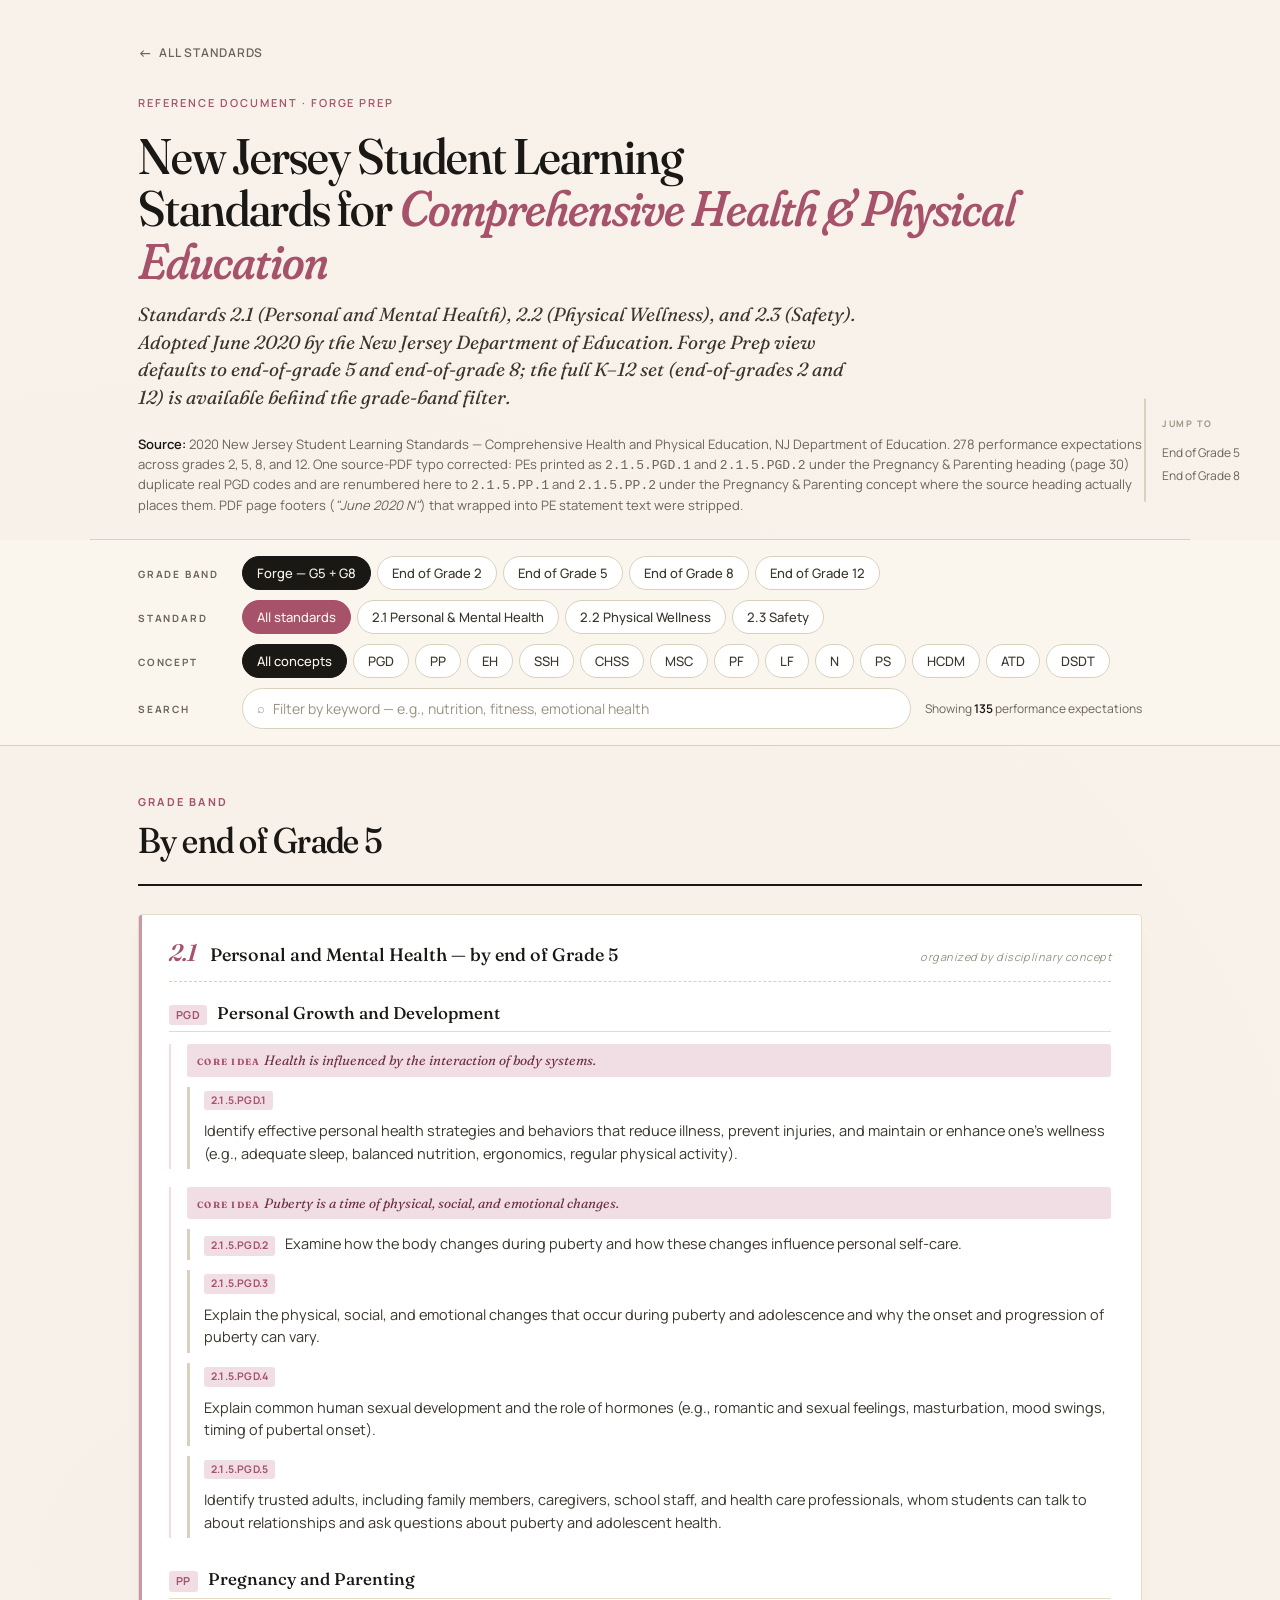
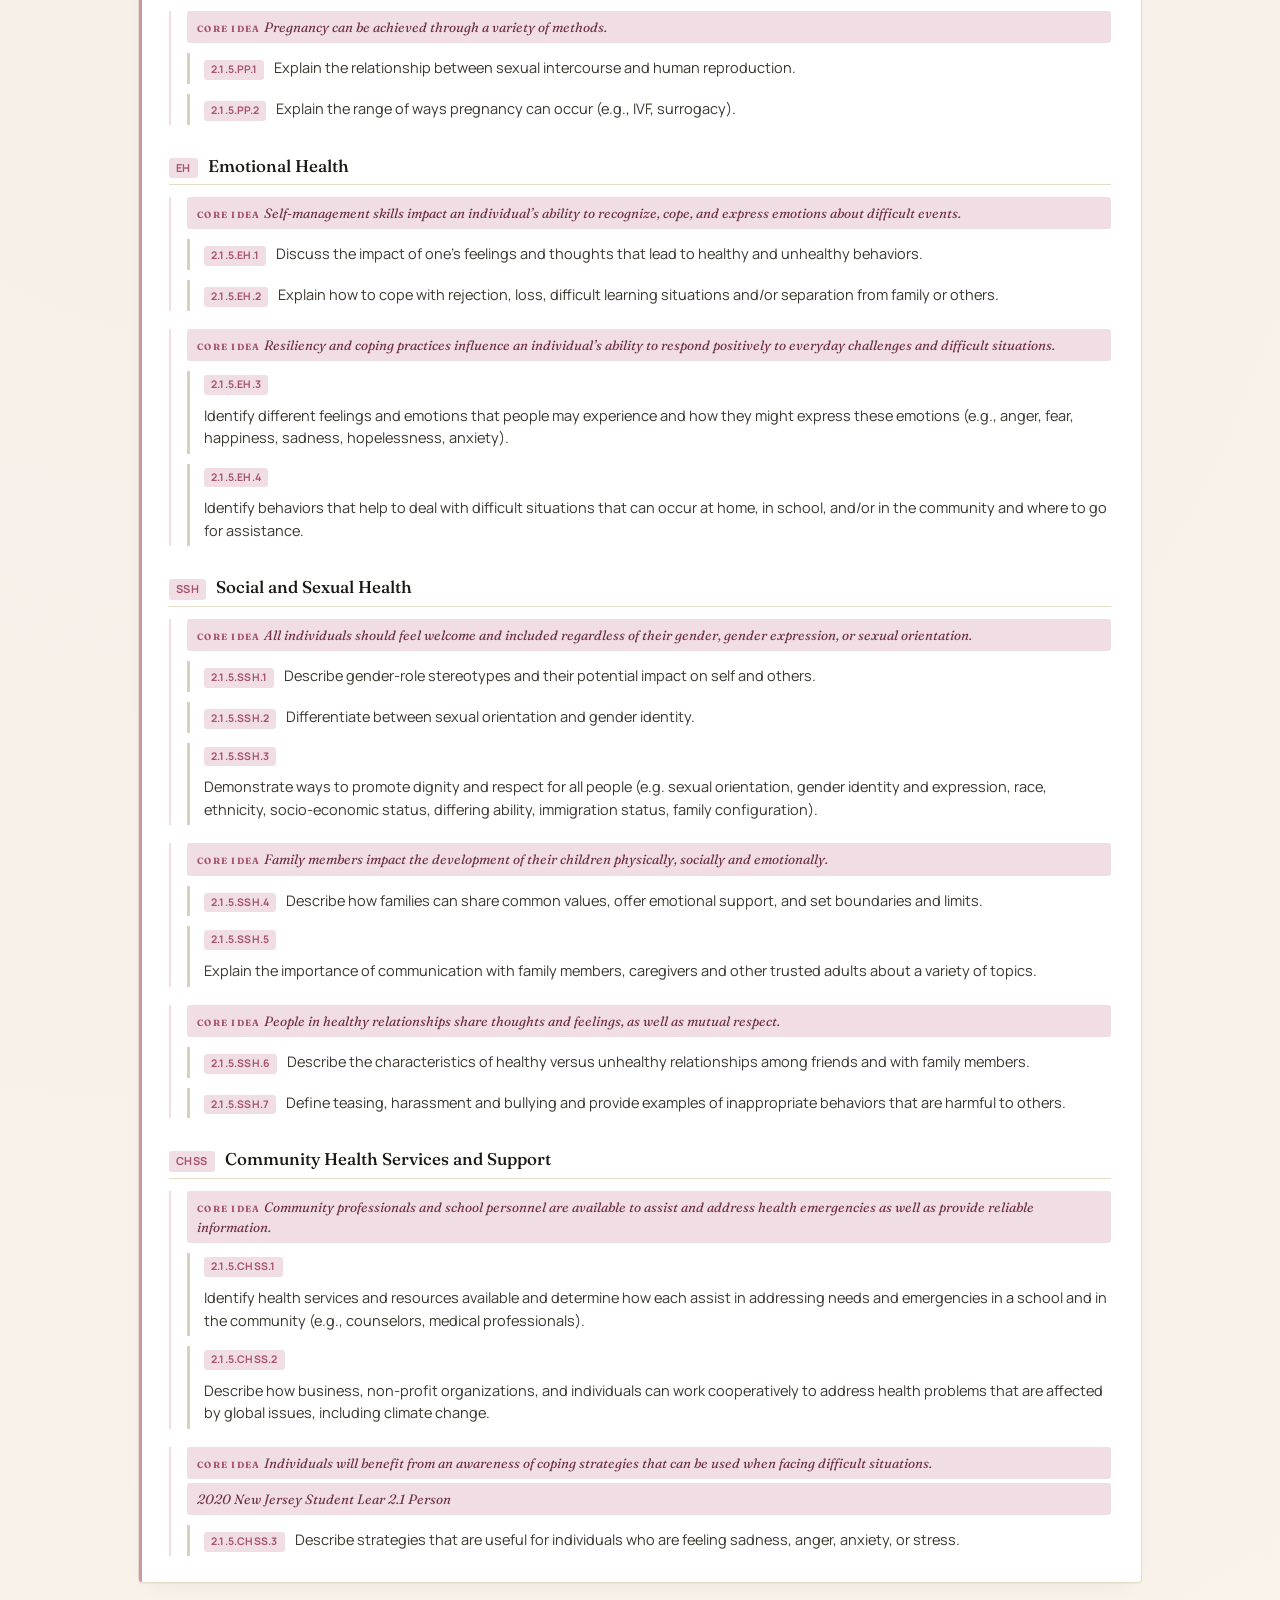
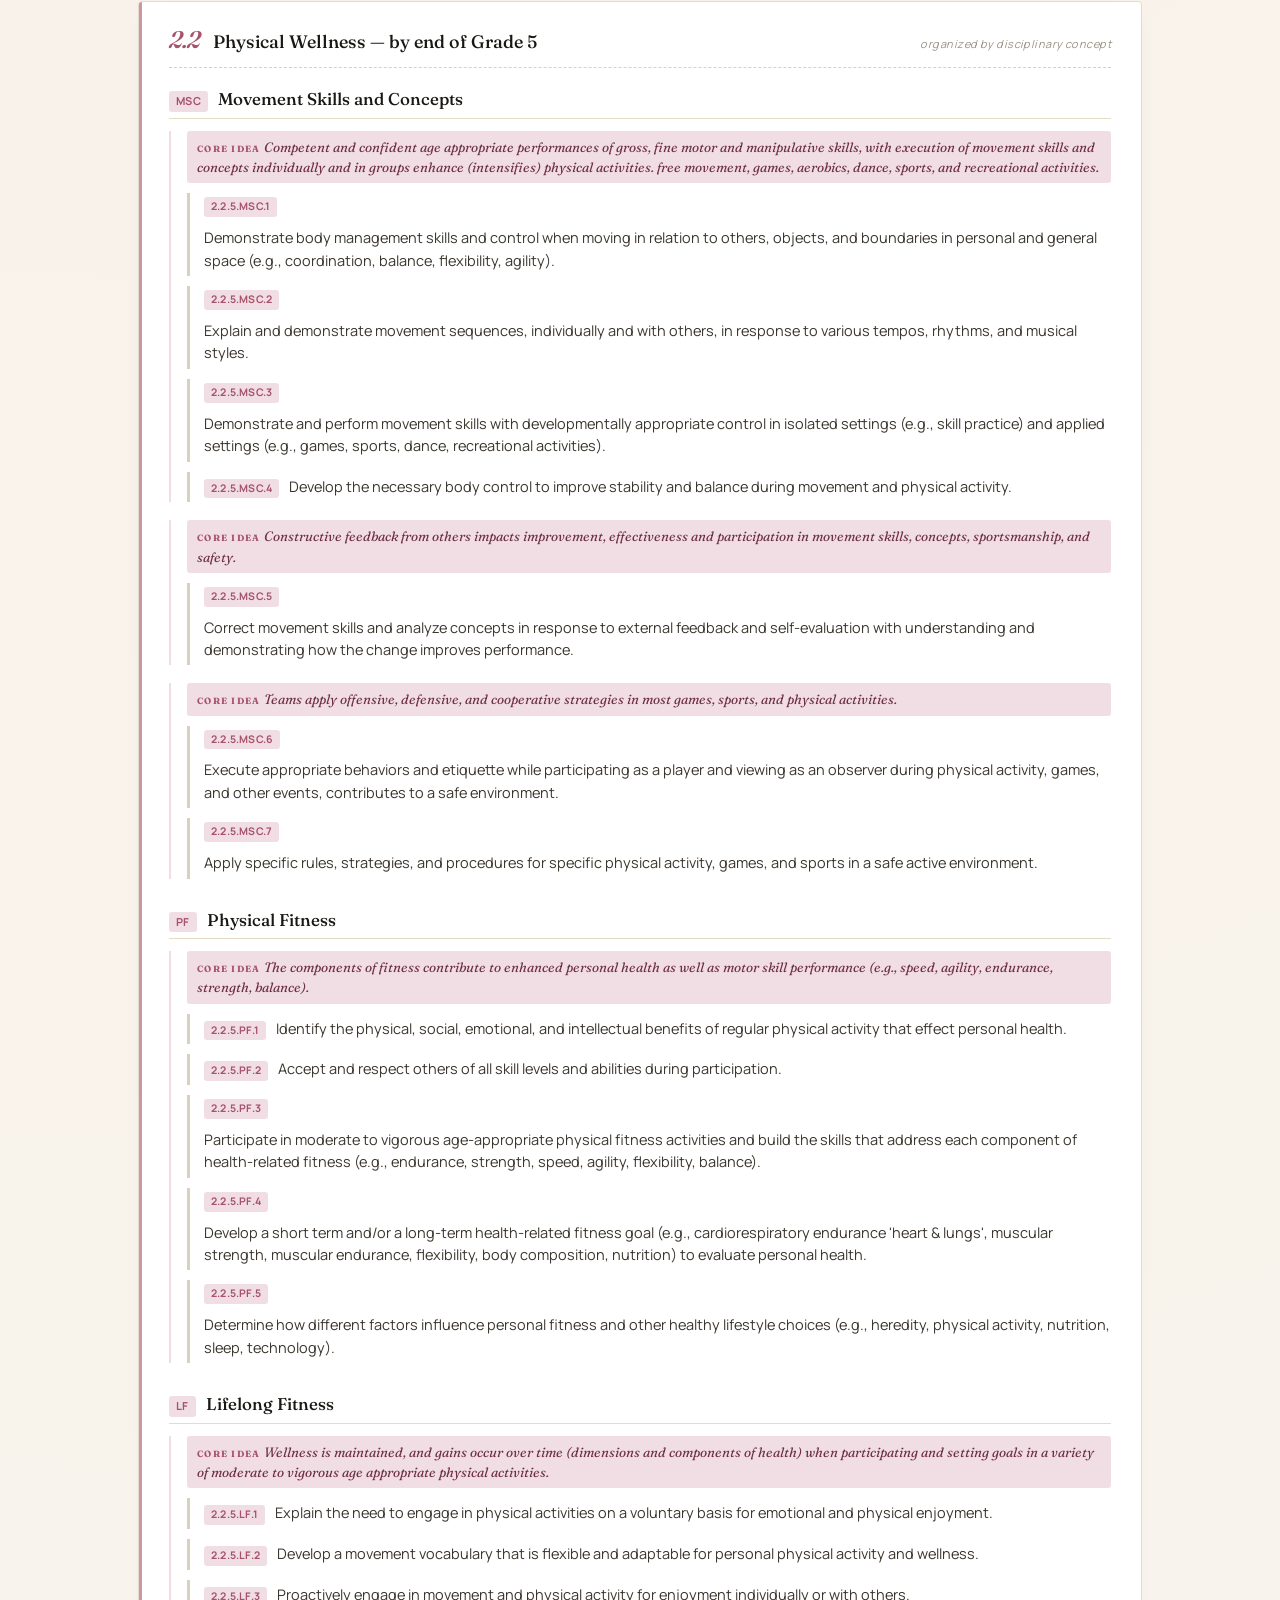
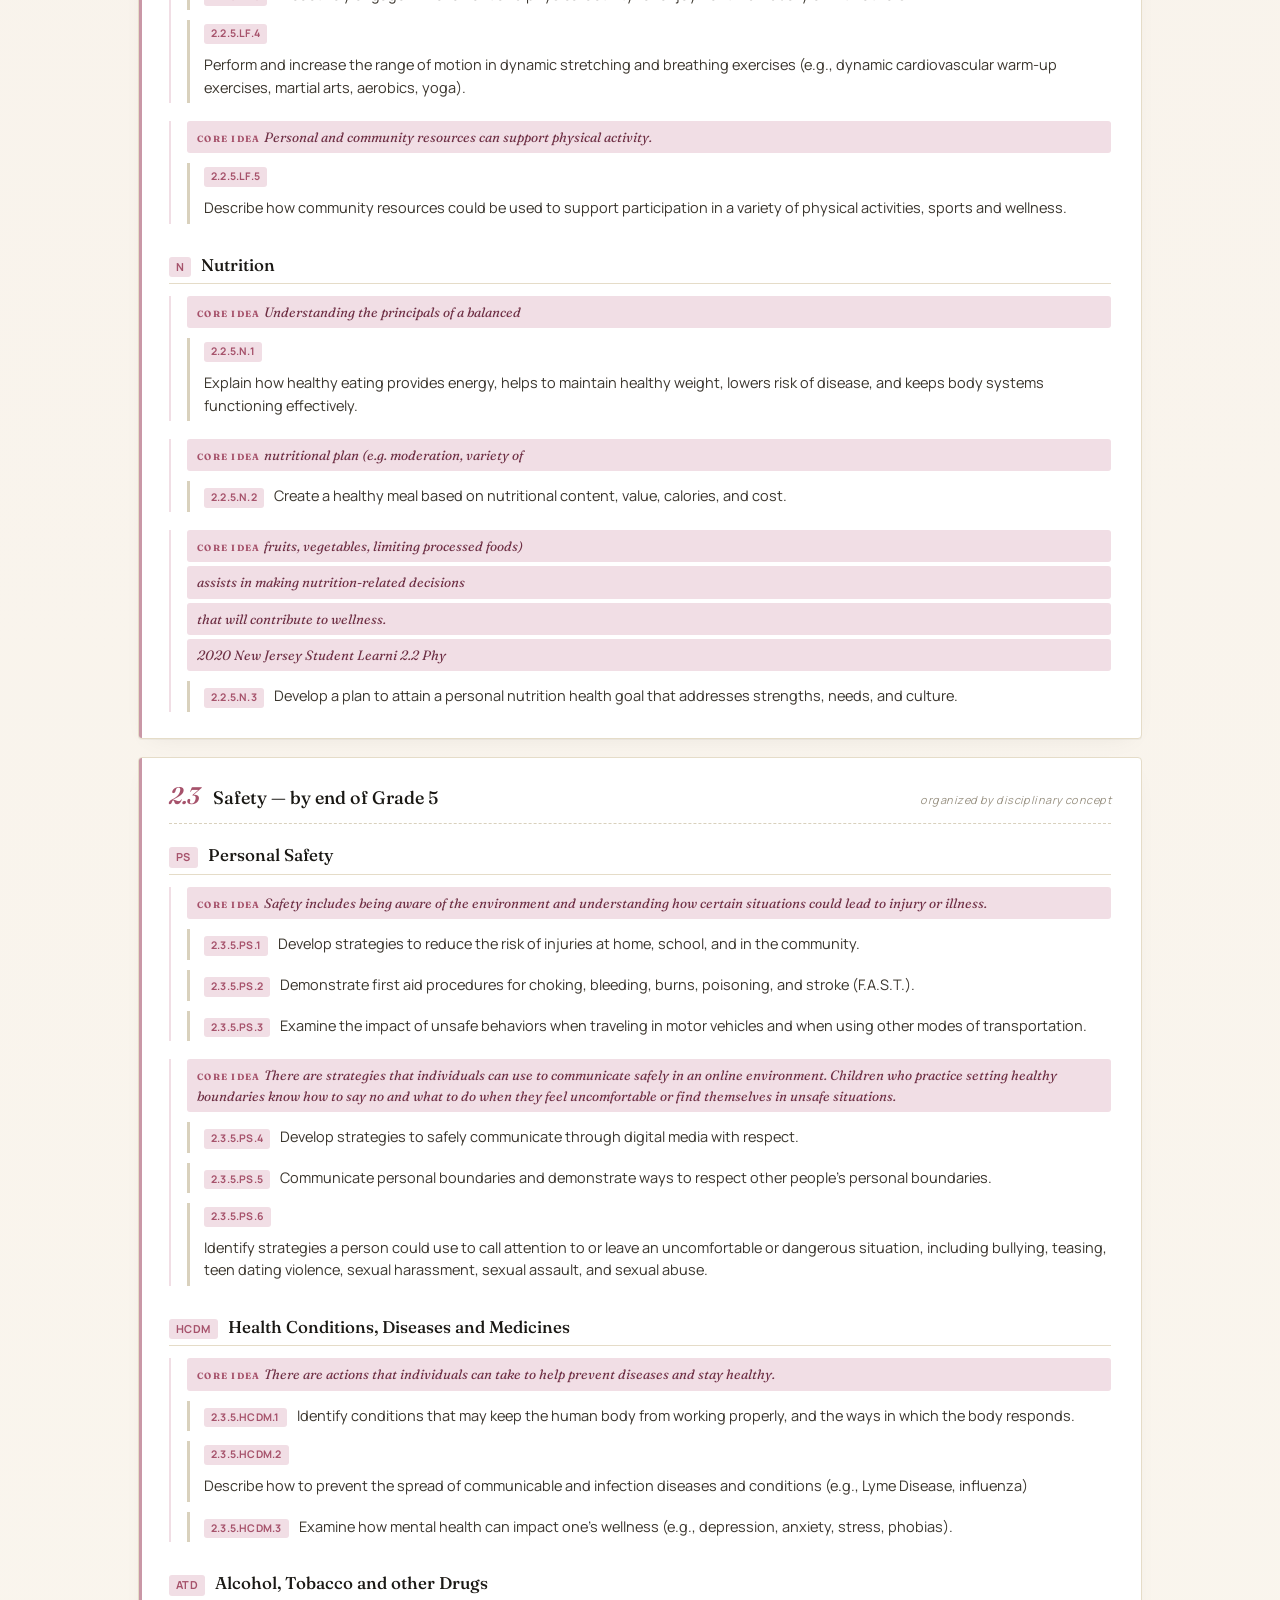
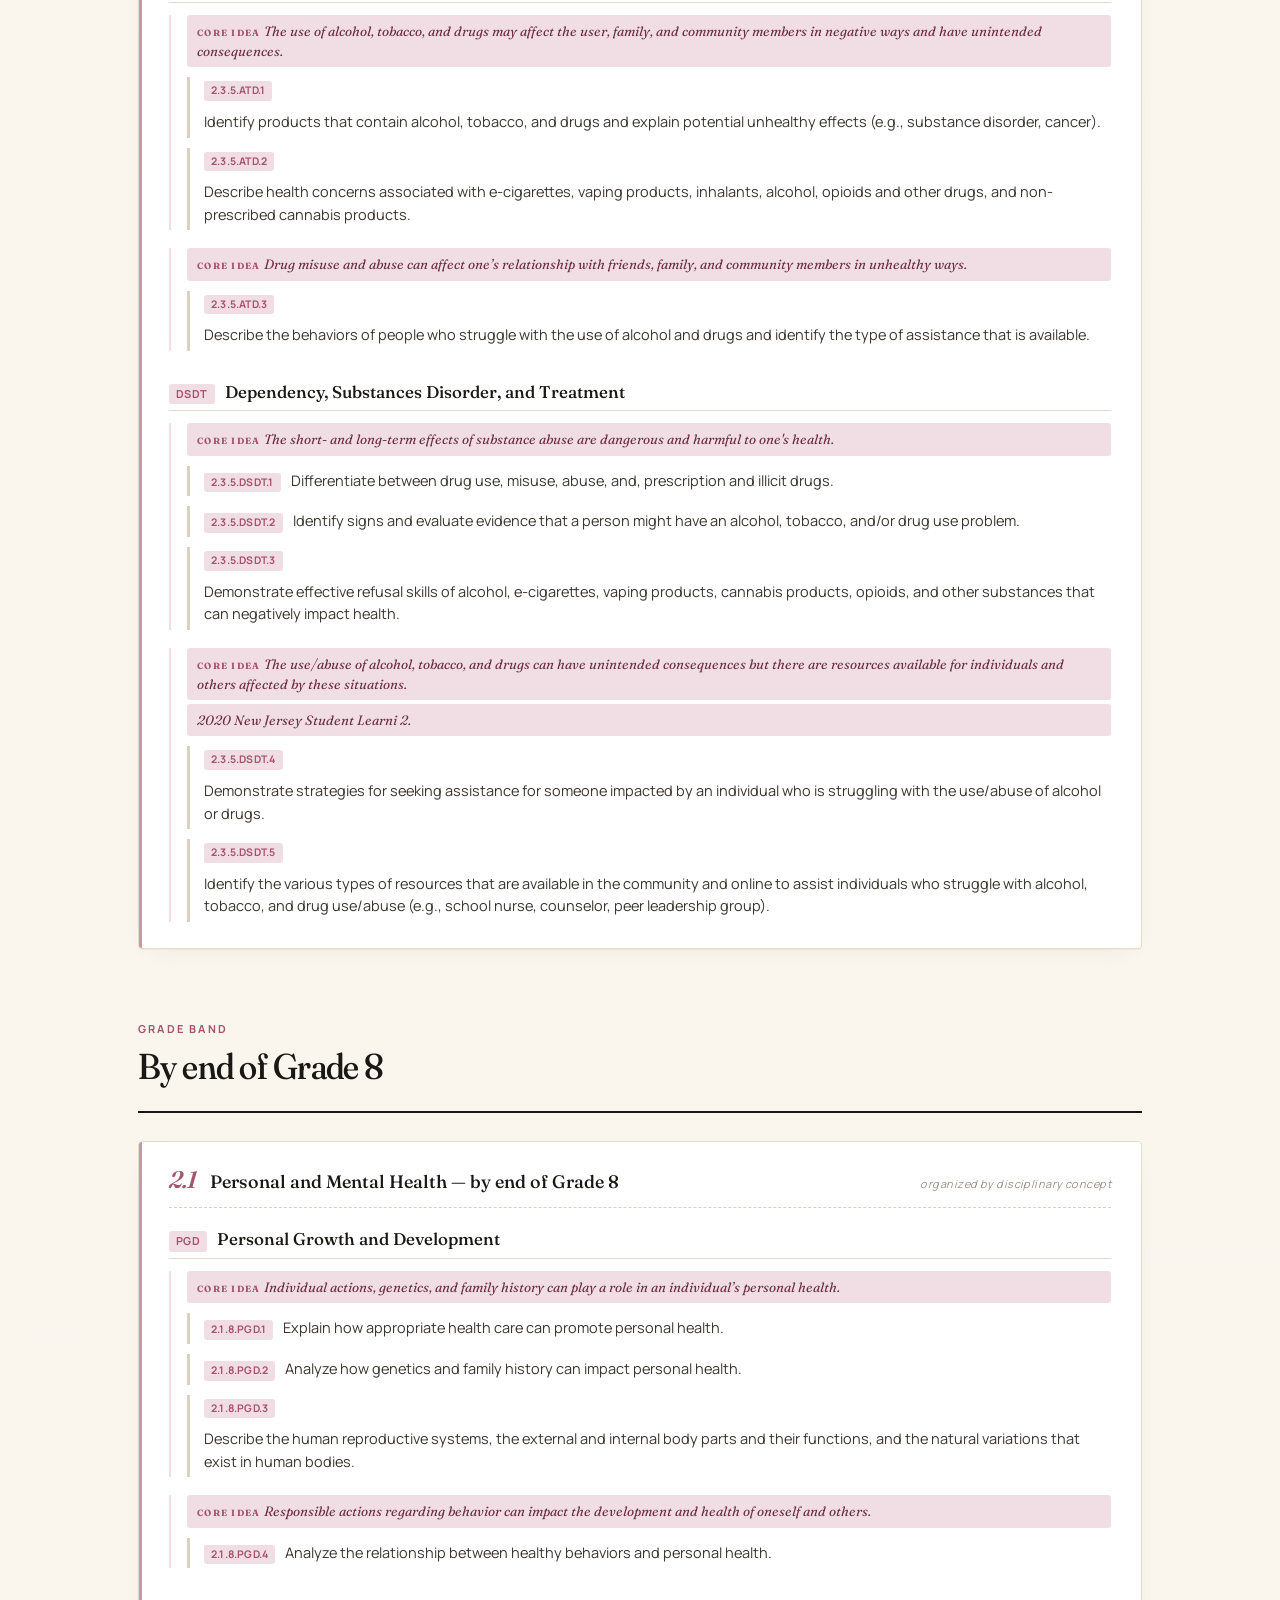
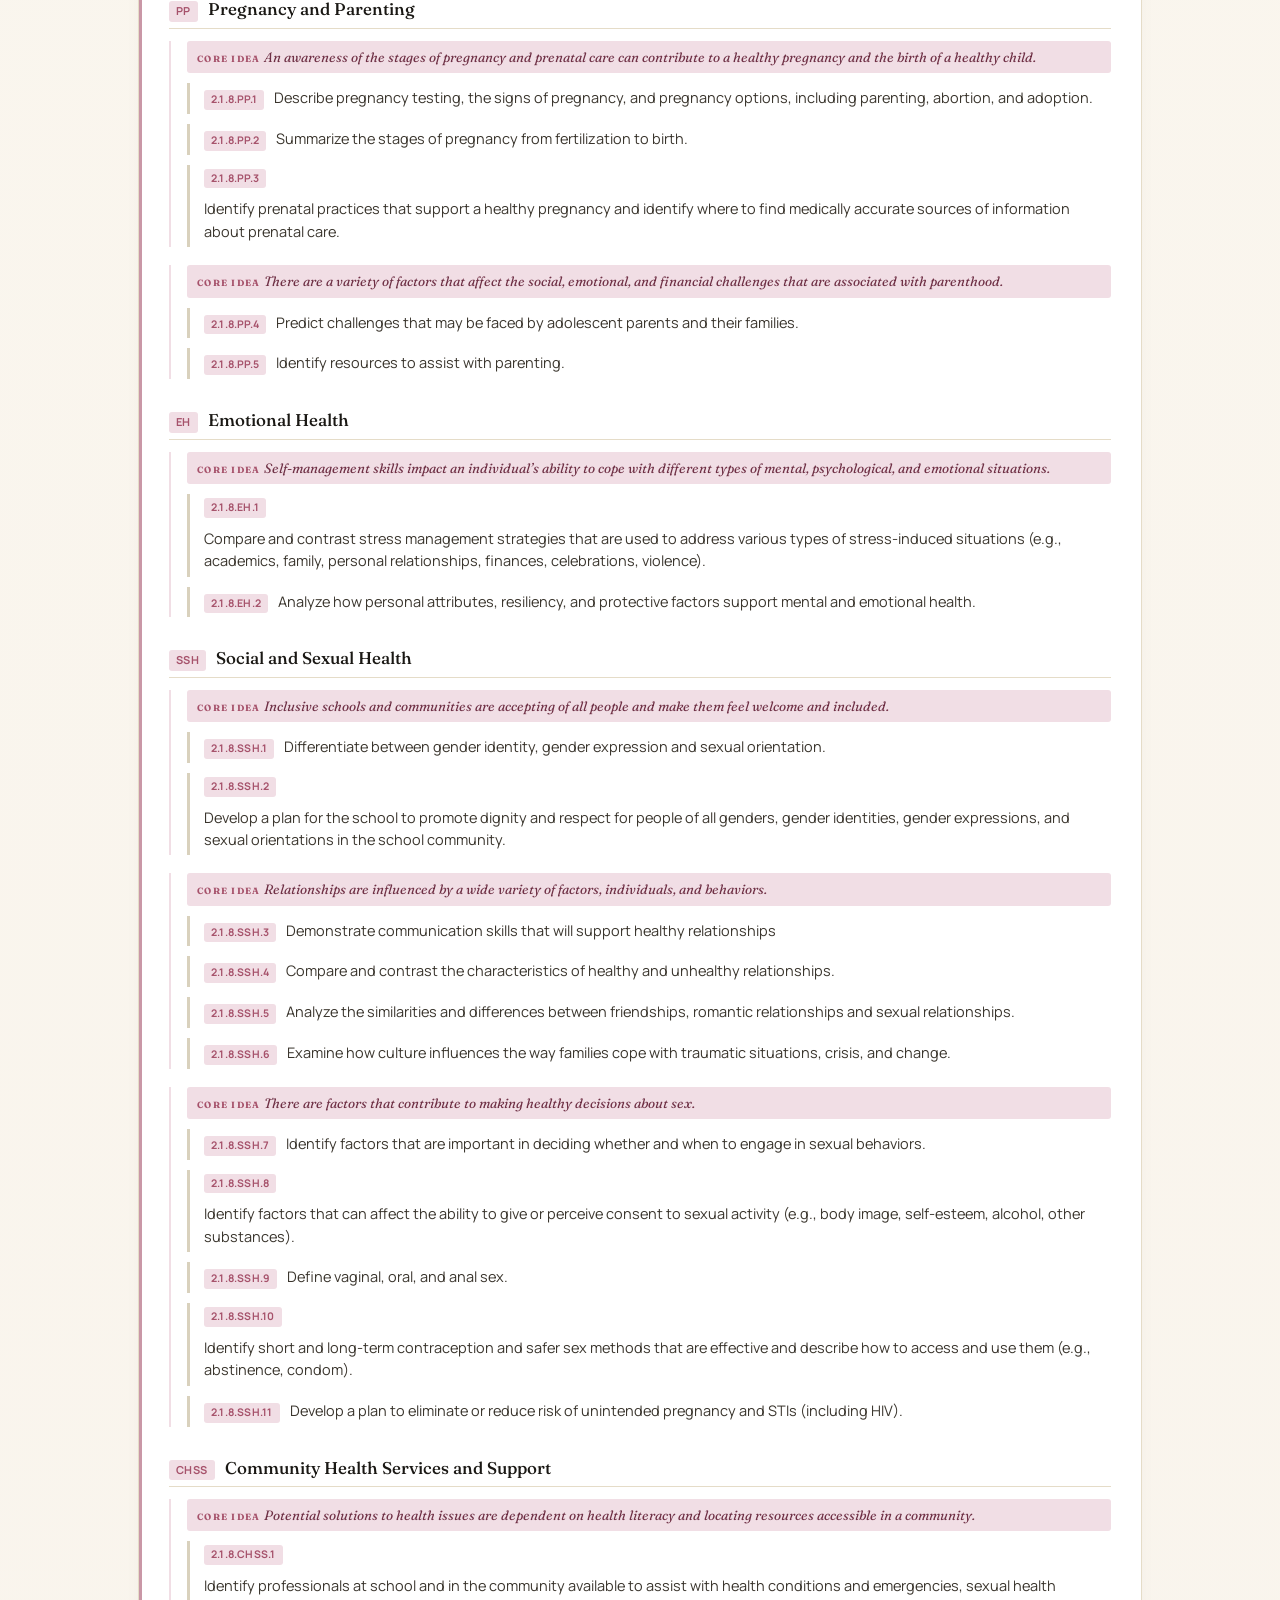
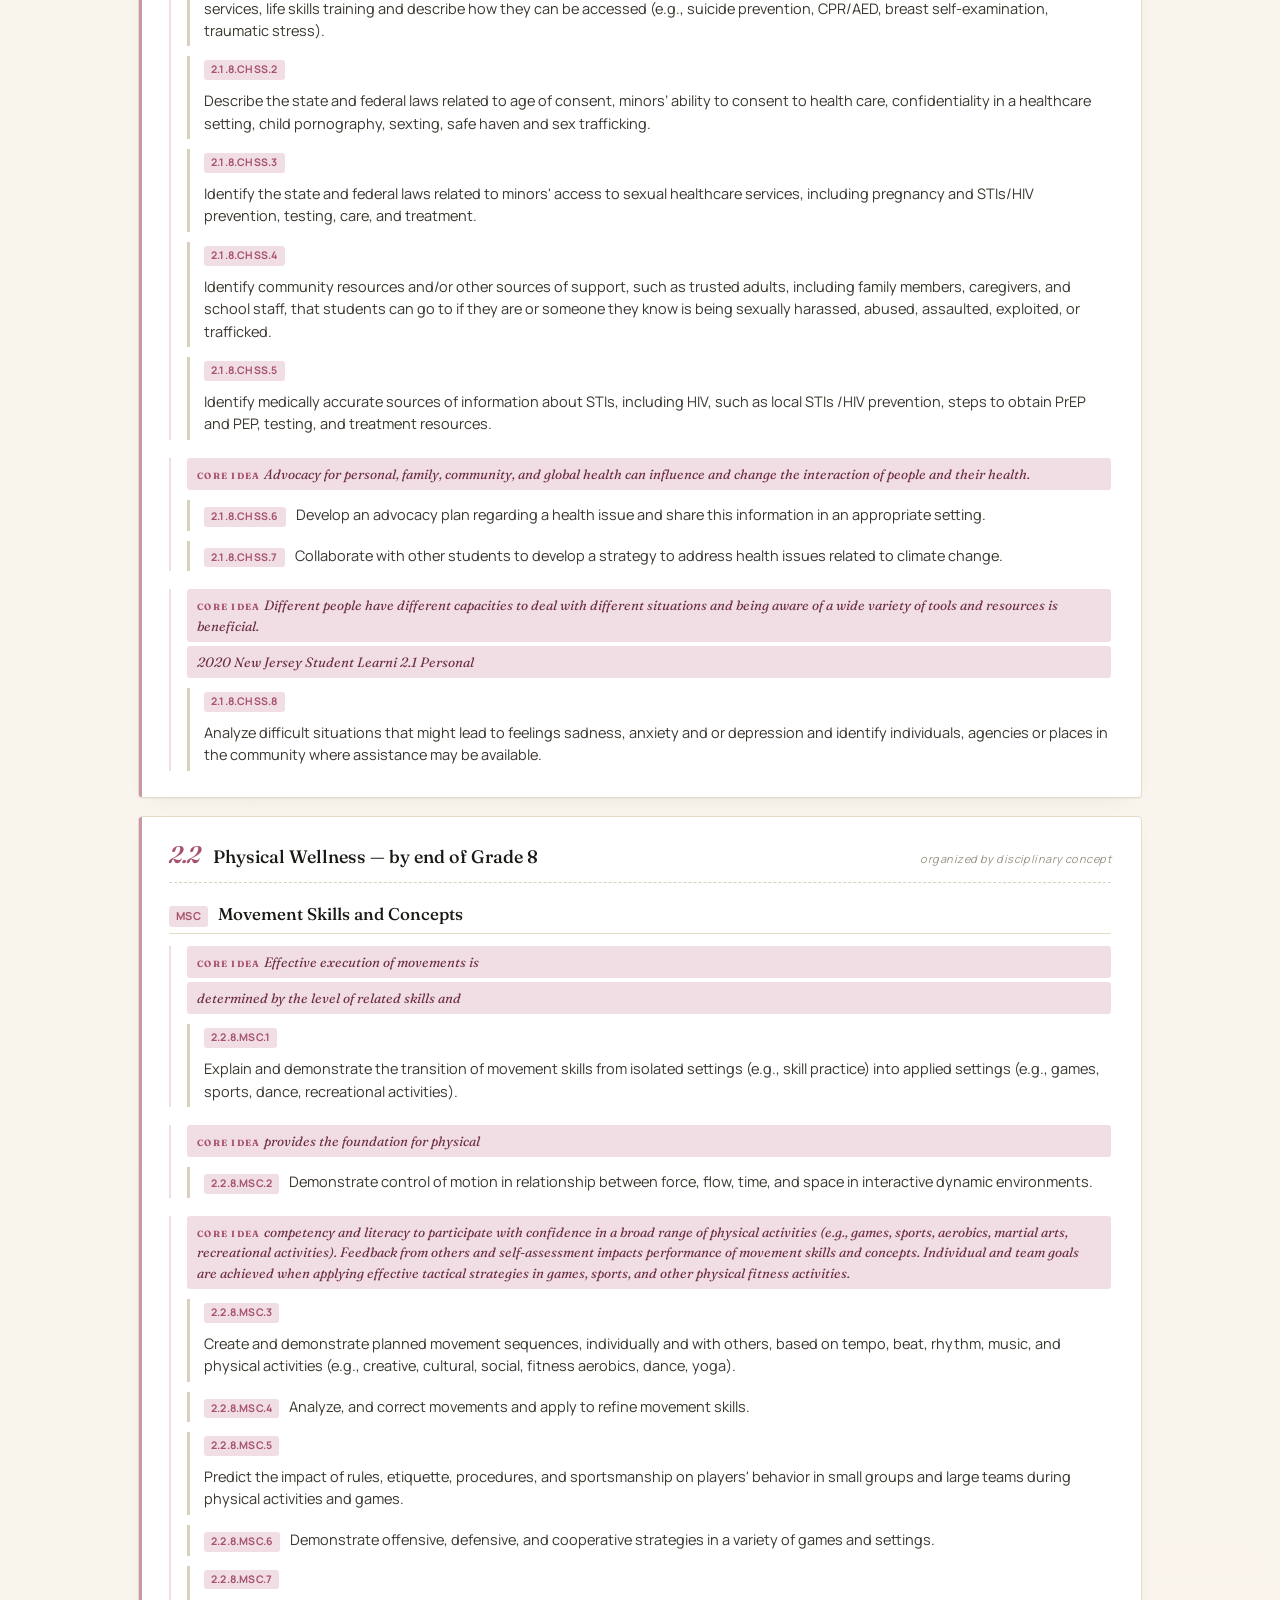
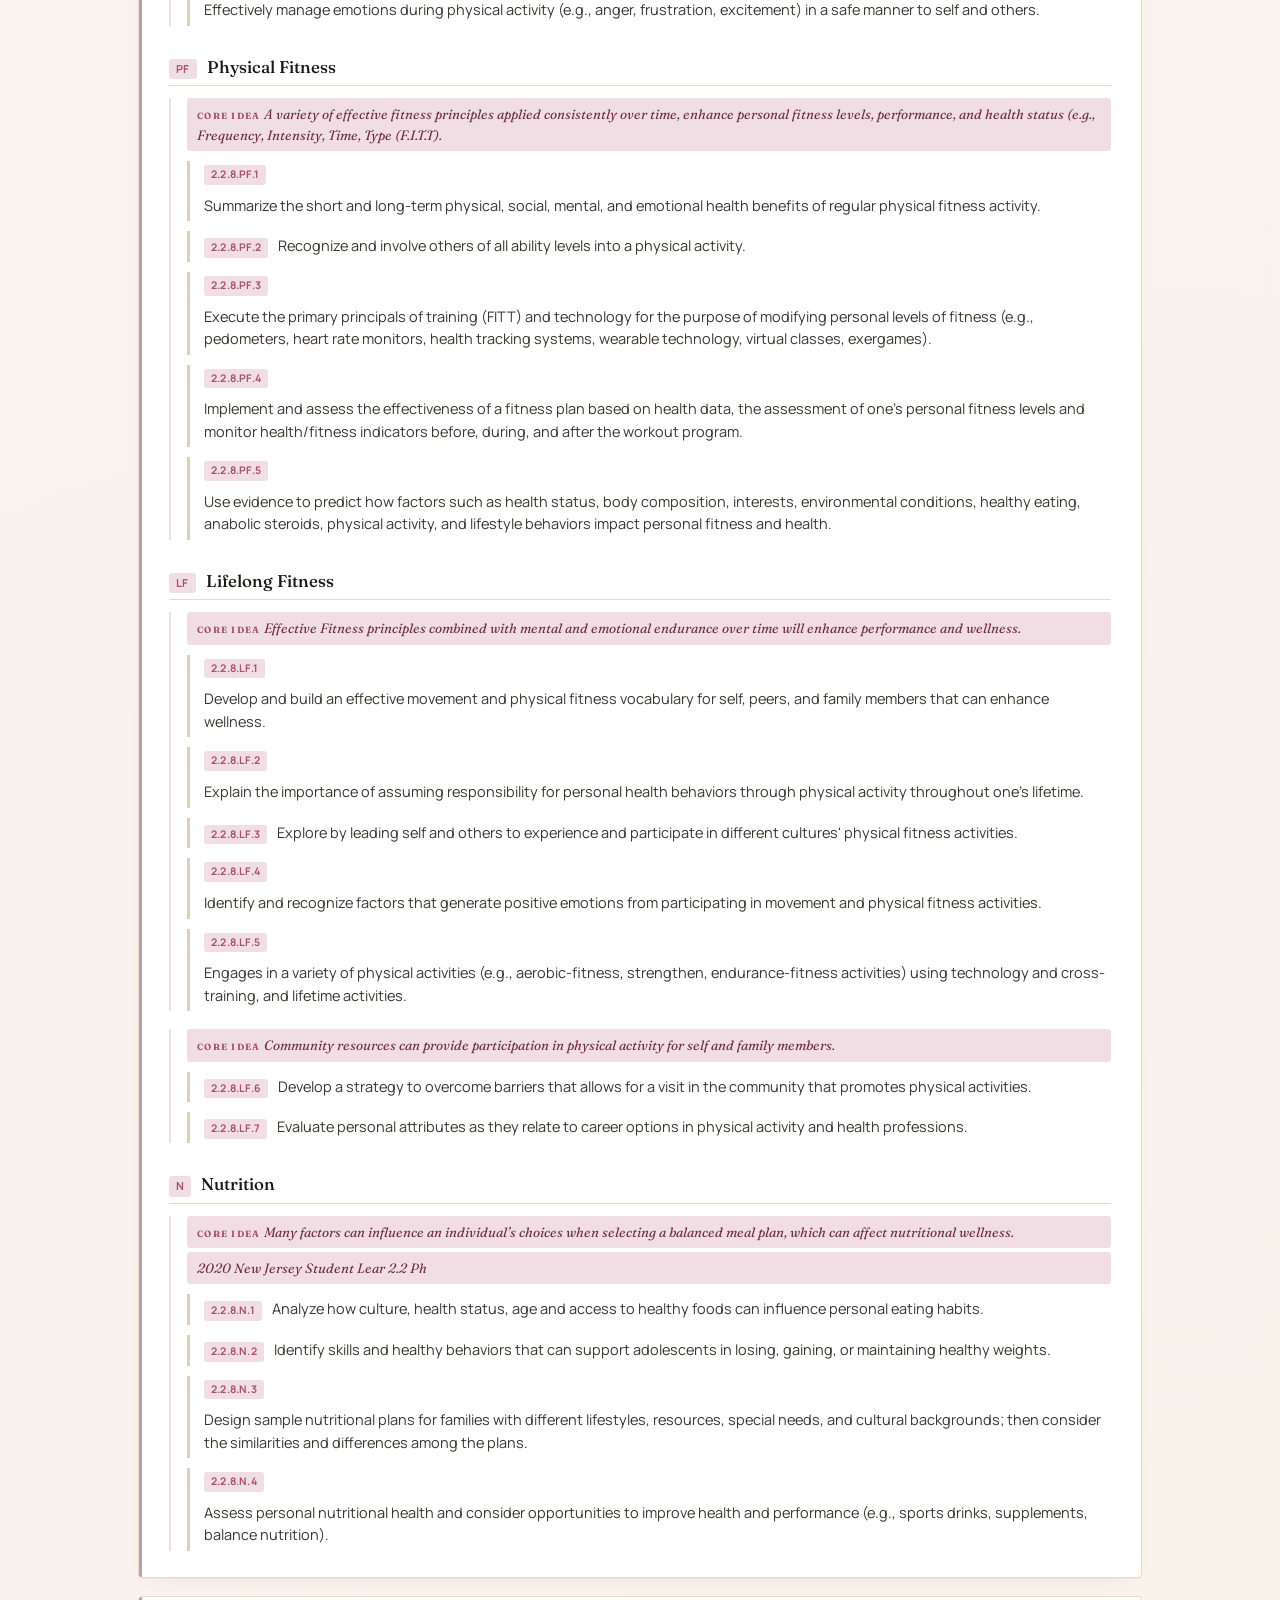
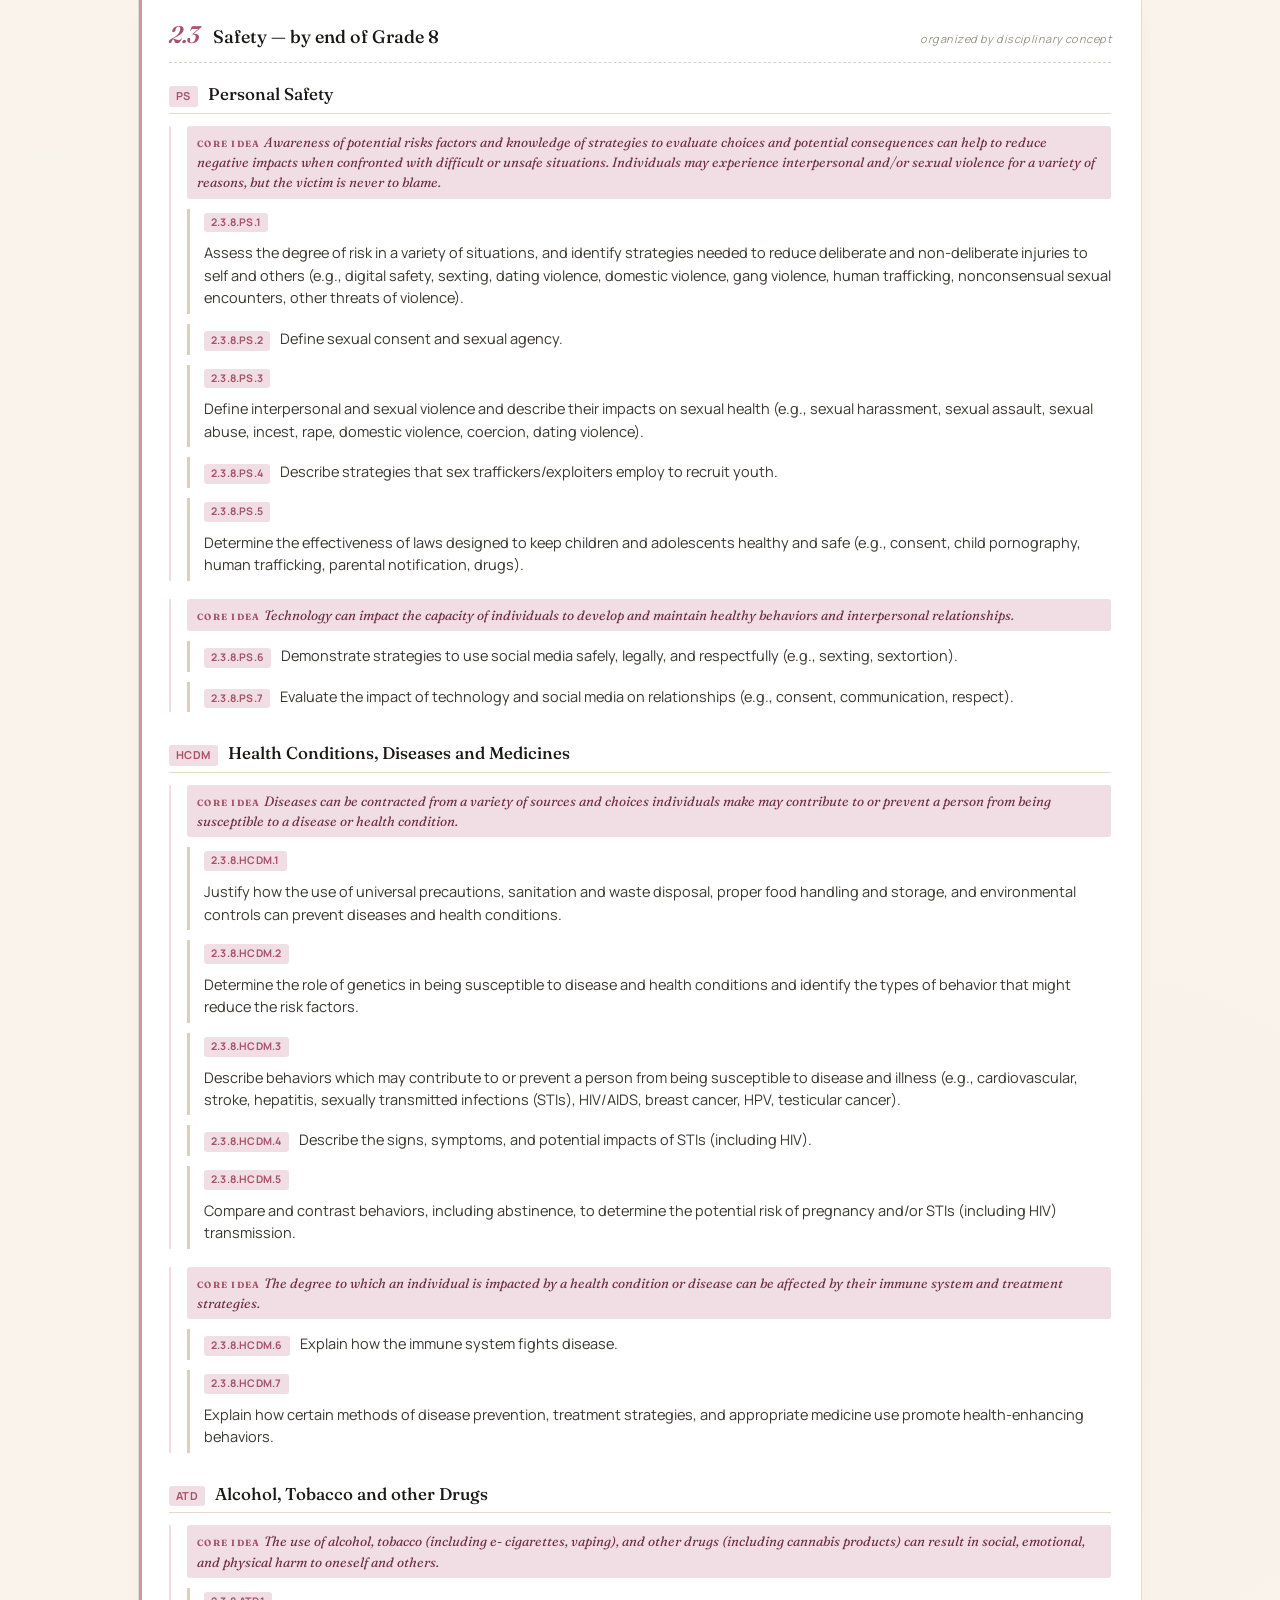
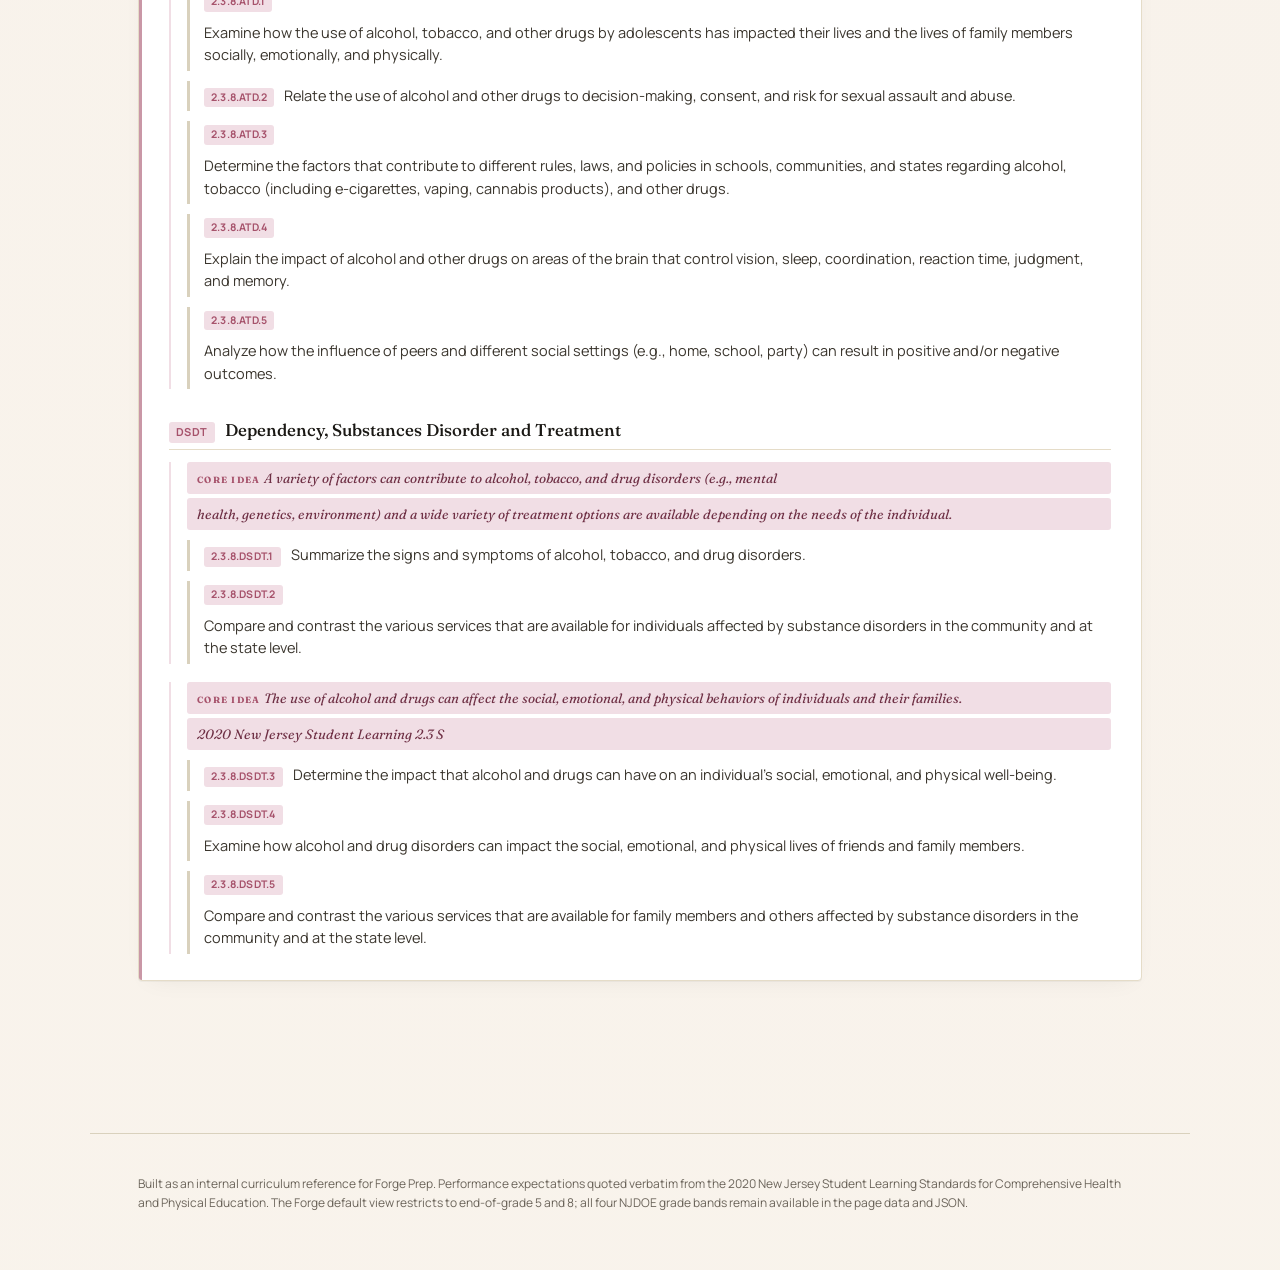
==== chpe.html @ 0a70cab8 "CLKS + CHPE: add as subjects 6 and 7 (amber, rose) Adds Career Readiness, Life Literacies & Key Skil" ====
<!DOCTYPE html>
<html lang="en">
<head>
<meta charset="UTF-8">
<meta name="viewport" content="width=device-width, initial-scale=1.0">
<title>New Jersey Student Learning Standards — Comprehensive Health & Physical Education — Grades 5 + 8</title>
<link rel="alternate" type="application/json" href="data/all.json" title="All NJSLS standards as JSON">
<link rel="alternate" type="application/json" href="data/chpe.json" title="This subject as JSON">
<link rel="preconnect" href="https://fonts.googleapis.com">
<link rel="preconnect" href="https://fonts.gstatic.com" crossorigin>
<link href="https://fonts.googleapis.com/css2?family=Fraunces:opsz,wght,SOFT@9..144,400;9..144,500;9..144,600;9..144,700&family=Manrope:wght@400;500;600;700&display=swap" rel="stylesheet">
<link rel="stylesheet" href="assets/cc-backlinks.css">
<script defer src="assets/cc-backlinks.js"></script>
<style>
:root {
  --bg: #FAF6EE;
  --surface: #FFFFFF;
  --ink: #1A1814;
  --ink-soft: #3A352D;
  --muted: #6B645A;
  --faint: #9A9384;
  --accent: #A6526B;
  --accent-soft: #C8949F;
  --accent-pale: #F1DEE5;
  --accent-deep: #6E2F44;
  --divider: #E5DCC8;
  --rule: #D9D1BD;
  --shadow: 0 1px 0 rgba(26,24,20,0.04), 0 8px 24px -12px rgba(26,24,20,0.08);
}
* { box-sizing: border-box; margin: 0; padding: 0; }
html { scroll-behavior: smooth; -webkit-font-smoothing: antialiased; }
body {
  background: var(--bg); color: var(--ink);
  font-family: 'Manrope', -apple-system, system-ui, sans-serif;
  font-size: 16px; line-height: 1.5; min-height: 100vh;
  background-image:
    radial-gradient(circle at 15% 10%, rgba(166,82,107,0.035) 0%, transparent 42%),
    radial-gradient(circle at 85% 90%, rgba(166,82,107,0.025) 0%, transparent 50%);
}
header.masthead {
  max-width: 1100px; margin: 0 auto;
  padding: 40px 48px 24px; border-bottom: 1px solid var(--rule);
}
.back-link {
  display: inline-flex; align-items: center; gap: 6px;
  font-size: 12px; font-weight: 600; letter-spacing: 0.08em;
  text-transform: uppercase; color: var(--muted);
  text-decoration: none; margin-bottom: 28px;
  padding: 4px 0; border-bottom: 1px solid transparent;
  transition: color 160ms ease, border-color 160ms ease;
}
.back-link:hover { color: var(--accent); border-bottom-color: var(--accent); }
.back-link .arrow { font-size: 14px; line-height: 1; }
.eyebrow {
  font-size: 11px; font-weight: 600; letter-spacing: 0.18em;
  text-transform: uppercase; color: var(--accent); margin-bottom: 18px;
}
h1.title {
  font-family: 'Fraunces', Georgia, serif;
  font-variation-settings: 'opsz' 144, 'SOFT' 30;
  font-weight: 500; font-size: clamp(32px, 4.5vw, 50px);
  line-height: 1.05; letter-spacing: -0.02em; margin-bottom: 14px;
}
h1.title em {
  font-style: italic;
  font-variation-settings: 'opsz' 144, 'SOFT' 100;
  color: var(--accent);
}
.subtitle {
  font-family: 'Fraunces', Georgia, serif;
  font-variation-settings: 'opsz' 24;
  font-style: italic; font-size: 19px; color: var(--ink-soft);
  max-width: 720px; line-height: 1.45;
}
.source-line { margin-top: 24px; font-size: 13px; color: var(--muted); }
.source-line strong { color: var(--ink); font-weight: 600; }

.filter-bar {
  position: sticky; top: 0; z-index: 50;
  background: rgba(250,246,238,0.94);
  backdrop-filter: blur(12px); -webkit-backdrop-filter: blur(12px);
  border-bottom: 1px solid var(--rule);
}
.filter-inner {
  max-width: 1100px; margin: 0 auto; padding: 16px 48px;
  display: flex; flex-direction: column; gap: 10px;
}
.filter-row {
  display: flex; flex-wrap: wrap; gap: 14px; align-items: baseline;
}
.filter-label {
  font-size: 10px; font-weight: 700; letter-spacing: 0.18em;
  text-transform: uppercase; color: var(--muted);
  min-width: 90px; padding-top: 4px;
}
.pills { display: flex; flex-wrap: wrap; gap: 6px; }
.pill {
  font-size: 13px; font-weight: 500; padding: 7px 14px;
  border: 1px solid var(--rule); background: var(--surface);
  color: var(--ink-soft); border-radius: 999px; cursor: pointer;
  transition: all 160ms ease; user-select: none; white-space: nowrap;
  font-family: inherit;
}
.pill:hover { border-color: var(--accent-soft); color: var(--accent); }
.pill.active { background: var(--ink); color: var(--bg); border-color: var(--ink); }
.pill.accent.active { background: var(--accent); border-color: var(--accent); }
.pill.dim { opacity: 0.4; }

.search-wrap {
  display: flex; align-items: center; gap: 8px; flex: 1; min-width: 220px;
  border: 1px solid var(--rule); background: var(--surface);
  border-radius: 999px; padding: 6px 14px;
  transition: border-color 160ms ease;
}
.search-wrap:focus-within { border-color: var(--accent); }
.search-wrap input {
  flex: 1; border: none; outline: none; background: transparent;
  font-family: inherit; font-size: 14px; color: var(--ink);
  padding: 4px 0;
}
.search-wrap input::placeholder { color: var(--faint); }
.search-icon { color: var(--faint); font-size: 13px; }
.search-clear {
  background: none; border: none; color: var(--faint); cursor: pointer;
  font-size: 16px; line-height: 1; padding: 2px 4px;
  display: none;
}
.search-clear.visible { display: inline-block; }
.search-clear:hover { color: var(--accent); }

.meta-counter {
  font-size: 12px; color: var(--muted); margin-left: auto;
  padding-top: 4px; white-space: nowrap;
}
.meta-counter strong { color: var(--ink); font-weight: 600; }

main { max-width: 1100px; margin: 0 auto; padding: 48px 48px 80px; }

.band-section { margin-bottom: 72px; scroll-margin-top: 200px; }
.band-section.hidden { display: none; }
.band-header {
  margin-bottom: 28px; padding-bottom: 18px; border-bottom: 2px solid var(--ink);
}
.band-eyebrow {
  font-size: 11px; font-weight: 700; letter-spacing: 0.2em;
  text-transform: uppercase; color: var(--accent); margin-bottom: 10px;
}
.band-title {
  font-family: 'Fraunces', Georgia, serif;
  font-variation-settings: 'opsz' 96, 'SOFT' 50;
  font-weight: 500; font-size: 36px; line-height: 1.1;
  letter-spacing: -0.015em; margin-bottom: 6px;
}
.band-sub {
  font-family: 'Fraunces', Georgia, serif;
  font-variation-settings: 'opsz' 18;
  font-style: italic; font-size: 15px; color: var(--muted);
  max-width: 720px; line-height: 1.5;
}

.standard-card {
  background: var(--surface); border: 1px solid var(--divider);
  border-radius: 4px; padding: 26px 30px;
  margin-bottom: 18px;
  box-shadow: var(--shadow); position: relative; overflow: hidden;
}
.standard-card.hidden { display: none; }
.standard-card::before {
  content: ''; position: absolute; left: 0; top: 0; bottom: 0;
  width: 3px; background: var(--accent); opacity: 0.6;
}

.standard-header {
  margin-bottom: 18px; padding-bottom: 14px;
  border-bottom: 1px dashed var(--rule);
  display: flex; align-items: baseline; gap: 14px; flex-wrap: wrap;
}
.standard-code {
  font-family: 'Fraunces', Georgia, serif;
  font-variation-settings: 'opsz' 96, 'SOFT' 30;
  font-weight: 600; font-style: italic; font-size: 24px;
  color: var(--accent); line-height: 1; letter-spacing: -0.01em;
}
.standard-name {
  font-family: 'Fraunces', Georgia, serif;
  font-variation-settings: 'opsz' 24;
  font-weight: 500; font-size: 18px; color: var(--ink);
  line-height: 1.25; flex: 1;
}
.standard-orglabel {
  font-size: 11px; color: var(--faint); letter-spacing: 0.04em;
  font-style: italic; white-space: nowrap;
}

.concept-block { margin-bottom: 28px; }
.concept-block:last-child { margin-bottom: 0; }
.concept-block.hidden { display: none; }

.concept-header {
  margin-bottom: 12px; padding-bottom: 6px;
  border-bottom: 1px solid var(--divider);
  display: flex; align-items: baseline; gap: 10px;
}
.concept-name {
  font-family: 'Fraunces', Georgia, serif;
  font-variation-settings: 'opsz' 24;
  font-weight: 500; font-size: 17px; color: var(--ink);
}
.concept-abbrev {
  font-size: 11px; font-weight: 700; letter-spacing: 0.04em;
  color: var(--accent); background: var(--accent-pale);
  padding: 2px 7px; border-radius: 3px;
}

.core-idea-block {
  margin-bottom: 18px;
  padding-left: 16px;
  border-left: 2px solid var(--accent-pale);
}
.core-idea-block:last-child { margin-bottom: 0; }
.core-idea-block.hidden { display: none; }

.core-idea {
  font-family: 'Fraunces', Georgia, serif;
  font-variation-settings: 'opsz' 18;
  font-style: italic; font-size: 13.5px; color: var(--accent-deep);
  line-height: 1.5; margin-bottom: 6px;
  padding: 6px 10px;
  background: var(--accent-pale);
  border-radius: 3px;
}
.core-idea + .core-idea { margin-top: -2px; }
.core-idea-block > .core-idea:first-of-type::before {
  content: 'Core idea  ';
  font-style: normal;
  font-size: 9px; font-weight: 700; letter-spacing: 0.14em;
  text-transform: uppercase; color: var(--accent);
}
.core-idea-block > .pe-list { margin-top: 10px; }

.pe-list { display: flex; flex-direction: column; gap: 10px; }

.pe-entry {
  border-left: 3px solid var(--rule); padding: 4px 0 4px 14px;
}
.pe-entry.hidden { display: none; }
.pe-header { display: flex; align-items: baseline; gap: 10px; flex-wrap: wrap; }
.pe-code {
  font-family: 'Manrope', sans-serif;
  font-size: 10.5px; font-weight: 700; letter-spacing: 0.02em;
  color: var(--accent); white-space: nowrap;
  background: var(--accent-pale); padding: 2px 7px; border-radius: 3px;
}
.pe-statement {
  font-size: 14.5px; line-height: 1.55; color: var(--ink-soft);
}

.toc-nav {
  position: fixed; right: 24px; top: 50%;
  transform: translateY(-50%); z-index: 30;
  display: flex; flex-direction: column; gap: 8px;
  padding: 18px 16px; border-left: 2px solid var(--rule);
}
.toc-nav-label {
  font-size: 9px; font-weight: 700; letter-spacing: 0.18em;
  text-transform: uppercase; color: var(--faint); margin-bottom: 6px;
}
.toc-nav a {
  font-size: 12px; color: var(--muted); text-decoration: none;
  transition: color 160ms ease; line-height: 1.3;
}
.toc-nav a:hover { color: var(--accent); }
.toc-nav a.hidden { display: none; }

footer {
  max-width: 1100px; margin: 0 auto;
  padding: 40px 48px 60px; border-top: 1px solid var(--rule);
  font-size: 12px; color: var(--muted); line-height: 1.6;
}

.empty-state {
  padding: 60px 30px; text-align: center; color: var(--muted);
  font-family: 'Fraunces', Georgia, serif;
  font-variation-settings: 'opsz' 24;
  font-style: italic; font-size: 18px;
  display: none;
}
.empty-state.visible { display: block; }

@media (max-width: 980px) {
  .toc-nav { display: none; }
}
@media (max-width: 720px) {
  header.masthead { padding: 32px 24px 24px; }
  .filter-inner { padding: 14px 24px; }
  .filter-label { min-width: 0; }
  main { padding: 36px 24px 60px; }
  footer { padding: 32px 24px 48px; }
  .standard-card { padding: 22px 22px; }
  .band-title { font-size: 28px; }
  .meta-counter { margin-left: 0; }
}
</style>
</head>
<body>

<header class="masthead">
  <a href="index.html" class="back-link"><span class="arrow">←</span> All standards</a>
  <div class="eyebrow">Reference Document · Forge Prep</div>
  <h1 class="title">New Jersey Student Learning<br>Standards for <em>Comprehensive Health &amp; Physical Education</em></h1>
  <p class="subtitle">Standards 2.1 (Personal and Mental Health), 2.2 (Physical Wellness), and 2.3 (Safety). Adopted June 2020 by the New Jersey Department of Education. Forge Prep view defaults to end-of-grade 5 and end-of-grade 8; the full K–12 set (end-of-grades 2 and 12) is available behind the grade-band filter.</p>
  <div class="source-line"><strong>Source:</strong> 2020 New Jersey Student Learning Standards — Comprehensive Health and Physical Education, NJ Department of Education. 278 performance expectations across grades 2, 5, 8, and 12. One source-PDF typo corrected: PEs printed as <code>2.1.5.PGD.1</code> and <code>2.1.5.PGD.2</code> under the Pregnancy &amp; Parenting heading (page 30) duplicate real PGD codes and are renumbered here to <code>2.1.5.PP.1</code> and <code>2.1.5.PP.2</code> under the Pregnancy &amp; Parenting concept where the source heading actually places them. PDF page footers (<em>"June 2020 N"</em>) that wrapped into PE statement text were stripped.</div>
</header>

<nav class="filter-bar">
  <div class="filter-inner">
    <div class="filter-row">
      <span class="filter-label">Grade band</span>
      <div class="pills" id="band-pills">
        <button class="pill active" data-band="forge">Forge — G5 + G8</button>
        <button class="pill" data-band="2">End of Grade 2</button>
        <button class="pill" data-band="5">End of Grade 5</button>
        <button class="pill" data-band="8">End of Grade 8</button>
        <button class="pill" data-band="12">End of Grade 12</button>
      </div>
    </div>
    <div class="filter-row">
      <span class="filter-label">Standard</span>
      <div class="pills" id="standard-pills">
        <button class="pill accent active" data-standard="all">All standards</button>
        <button class="pill accent" data-standard="2.1">2.1 Personal &amp; Mental Health</button>
        <button class="pill accent" data-standard="2.2">2.2 Physical Wellness</button>
        <button class="pill accent" data-standard="2.3">2.3 Safety</button>
      </div>
    </div>
    <div class="filter-row">
      <span class="filter-label">Concept</span>
      <div class="pills" id="concept-pills">
        <button class="pill active" data-concept="all">All concepts</button>
      </div>
    </div>
    <div class="filter-row">
      <span class="filter-label">Search</span>
      <div class="search-wrap">
        <span class="search-icon">⌕</span>
        <input id="search-input" type="text" placeholder="Filter by keyword — e.g., nutrition, fitness, emotional health" autocomplete="off">
        <button class="search-clear" id="search-clear" aria-label="Clear search">×</button>
      </div>
      <span class="meta-counter" id="counter"></span>
    </div>
  </div>
</nav>

<aside class="toc-nav" id="toc">
  <div class="toc-nav-label">Jump to</div>
  <a href="#band-5" data-band="5">End of Grade 5</a>
  <a href="#band-8" data-band="8">End of Grade 8</a>
  <a href="#band-2" data-band="2">End of Grade 2</a>
  <a href="#band-12" data-band="12">End of Grade 12</a>
</aside>

<main id="content"></main>
<div class="empty-state" id="empty">No standards match the current filters.</div>

<footer>
  Built as an internal curriculum reference for Forge Prep. Performance expectations quoted verbatim from the 2020 New Jersey Student Learning Standards for Comprehensive Health and Physical Education. The Forge default view restricts to end-of-grade 5 and 8; all four NJDOE grade bands remain available in the page data and JSON.
</footer>

<script>
let CHPE = null;
const FORGE_BANDS = new Set(['5', '8']);

function esc(s) {
  return String(s).replace(/[&<>"']/g, c => ({'&':'&amp;','<':'&lt;','>':'&gt;','"':'&quot;',"'":'&#39;'}[c]));
}

function bandTitle(b) {
  return `By end of Grade ${b}`;
}

function render() {
  const main = document.getElementById('content');
  let html = '';

  // Render order: G5, G8, G2, G12 — Forge bands first so the default view starts at the top
  const renderOrder = ['5', '8', '2', '12'];

  for (const bandKey of renderOrder) {
    if (!CHPE.grade_bands.includes(bandKey)) continue;
    html += `<section class="band-section" id="band-${esc(bandKey)}" data-band="${esc(bandKey)}">`;
    html += `<div class="band-header">`;
    html += `<div class="band-eyebrow">Grade band</div>`;
    html += `<h2 class="band-title">${esc(bandTitle(bandKey))}</h2>`;
    html += `</div>`;

    for (const std of CHPE.standards) {
      const gb = std.grade_bands[bandKey];
      if (!gb) continue;
      html += `<div class="standard-card" data-band="${esc(bandKey)}" data-standard="${esc(std.code)}">`;
      html += `<div class="standard-header">`;
      html += `<span class="standard-code">${esc(std.code)}</span>`;
      html += `<span class="standard-name">${esc(std.name)} — by end of Grade ${esc(bandKey)}</span>`;
      html += `<span class="standard-orglabel">organized by disciplinary concept</span>`;
      html += `</div>`;

      for (const dc of gb.disciplinary_concepts) {
        html += `<div class="concept-block" data-concept="${esc(dc.abbrev)}">`;
        html += `<div class="concept-header">`;
        html += `<span class="concept-abbrev">${esc(dc.abbrev)}</span>`;
        html += `<span class="concept-name">${esc(dc.name)}</span>`;
        html += `</div>`;

        for (const cib of dc.core_idea_blocks) {
          html += `<div class="core-idea-block">`;
          for (const ci of cib.core_ideas) {
            html += `<div class="core-idea">${esc(ci)}</div>`;
          }
          html += `<div class="pe-list">`;
          for (const pe of cib.pes) {
            const searchText = (pe.statement + ' ' + pe.code + ' ' + dc.name + ' ' + cib.core_ideas.join(' ')).toLowerCase();
            html += `<div class="pe-entry" data-code="${esc(pe.code)}" data-search="${esc(searchText)}">`;
            html += `<div class="pe-header">`;
            html += `<span class="pe-code">${esc(pe.code)}</span>`;
            html += `<span class="pe-statement">${esc(pe.statement)}</span>`;
            html += `</div>`;
            html += `</div>`;
          }
          html += `</div>`;
          html += `</div>`;
        }
        html += `</div>`;  // .concept-block
      }

      html += `</div>`;  // .standard-card
    }
    html += `</section>`;
  }

  main.innerHTML = html;
}

function buildConceptPills() {
  const wrap = document.getElementById('concept-pills');
  // Already has "All concepts"; append a pill per (standard, abbrev) so each concept name stays unambiguous.
  for (const stdCode of Object.keys(CHPE.disciplinary_concepts_meta)) {
    for (const [abbrev, name] of Object.entries(CHPE.disciplinary_concepts_meta[stdCode])) {
      const btn = document.createElement('button');
      btn.className = 'pill';
      btn.dataset.concept = abbrev;
      btn.dataset.standard = stdCode;
      btn.textContent = abbrev;
      btn.title = `${stdCode} — ${name}`;
      wrap.appendChild(btn);
    }
  }
}

let activeBand = 'forge';
let activeStandard = 'all';
let activeConcept = 'all';
let activeQuery = '';

function bandMatches(cardBand) {
  if (activeBand === 'forge') return FORGE_BANDS.has(cardBand);
  return cardBand === activeBand;
}

function applyFilters() {
  const q = activeQuery.trim().toLowerCase();

  document.querySelectorAll('.pe-entry').forEach(pe => {
    let visible = true;
    if (q) visible = (pe.dataset.search || '').includes(q);
    pe.classList.toggle('hidden', !visible);
  });

  document.querySelectorAll('.core-idea-block').forEach(blk => {
    const has = blk.querySelectorAll('.pe-entry:not(.hidden)').length > 0;
    blk.classList.toggle('hidden', !has);
  });

  document.querySelectorAll('.concept-block').forEach(blk => {
    const matchConcept = activeConcept === 'all' || blk.dataset.concept === activeConcept;
    const has = blk.querySelectorAll('.core-idea-block:not(.hidden)').length > 0;
    blk.classList.toggle('hidden', !(matchConcept && has));
  });

  document.querySelectorAll('.standard-card').forEach(card => {
    const matchBand = bandMatches(card.dataset.band);
    const matchStd = activeStandard === 'all' || card.dataset.standard === activeStandard;
    const hasContent = card.querySelectorAll('.concept-block:not(.hidden)').length > 0;
    card.classList.toggle('hidden', !(matchBand && matchStd && hasContent));
  });

  document.querySelectorAll('.band-section').forEach(sec => {
    const hasCard = sec.querySelectorAll('.standard-card:not(.hidden)').length > 0;
    sec.classList.toggle('hidden', !hasCard);
  });

  document.querySelectorAll('.toc-nav a').forEach(a => {
    const b = a.dataset.band;
    const visible = activeBand === 'forge' ? FORGE_BANDS.has(b) : b === activeBand;
    a.classList.toggle('hidden', !visible);
  });

  // Dim concept pills that belong to a non-selected standard
  document.querySelectorAll('#concept-pills .pill').forEach(p => {
    if (p.dataset.concept === 'all') return;
    const dim = activeStandard !== 'all' && p.dataset.standard !== activeStandard;
    p.classList.toggle('dim', dim);
  });

  updateCounter();
}

function updateCounter() {
  let count = 0;
  document.querySelectorAll('.band-section:not(.hidden) .standard-card:not(.hidden) .concept-block:not(.hidden) .pe-entry:not(.hidden)').forEach(() => count++);
  document.getElementById('counter').innerHTML =
    `Showing <strong>${count}</strong> performance expectation${count === 1 ? '' : 's'}`;
  document.getElementById('empty').classList.toggle('visible', count === 0);
}

document.getElementById('band-pills').addEventListener('click', (e) => {
  if (e.target.tagName !== 'BUTTON') return;
  document.querySelectorAll('#band-pills .pill').forEach(p => p.classList.remove('active'));
  e.target.classList.add('active');
  activeBand = e.target.dataset.band;
  applyFilters();
});

document.getElementById('standard-pills').addEventListener('click', (e) => {
  if (e.target.tagName !== 'BUTTON') return;
  document.querySelectorAll('#standard-pills .pill').forEach(p => p.classList.remove('active'));
  e.target.classList.add('active');
  activeStandard = e.target.dataset.standard;
  // Reset concept filter when standard changes, since concept pills may now be irrelevant
  if (activeConcept !== 'all') {
    const conceptPill = document.querySelector(`#concept-pills .pill[data-concept="${activeConcept}"]`);
    if (conceptPill && activeStandard !== 'all' && conceptPill.dataset.standard !== activeStandard) {
      document.querySelectorAll('#concept-pills .pill').forEach(p => p.classList.remove('active'));
      document.querySelector('#concept-pills .pill[data-concept="all"]').classList.add('active');
      activeConcept = 'all';
    }
  }
  applyFilters();
});

document.getElementById('concept-pills').addEventListener('click', (e) => {
  if (e.target.tagName !== 'BUTTON') return;
  document.querySelectorAll('#concept-pills .pill').forEach(p => p.classList.remove('active'));
  e.target.classList.add('active');
  activeConcept = e.target.dataset.concept;
  applyFilters();
});

const searchInput = document.getElementById('search-input');
const searchClear = document.getElementById('search-clear');
searchInput.addEventListener('input', (e) => {
  activeQuery = e.target.value;
  searchClear.classList.toggle('visible', !!activeQuery);
  applyFilters();
});
searchClear.addEventListener('click', () => {
  searchInput.value = '';
  activeQuery = '';
  searchClear.classList.remove('visible');
  applyFilters();
  searchInput.focus();
});
searchInput.addEventListener('keydown', (e) => {
  if (e.key === 'Escape' && activeQuery) searchClear.click();
});

fetch('data/chpe.json').then(r => r.json()).then(data => {
  CHPE = data;
  buildConceptPills();
  render();
  applyFilters();
  if (window.attachCCBacklinks) window.attachCCBacklinks();
}).catch(err => {
  document.getElementById('content').innerHTML =
    '<div style="padding:60px 30px;text-align:center;color:var(--muted);">Failed to load standards data. Refresh the page; if the issue persists, the <code>data/</code> directory may be missing.</div>';
  console.error('njsls data load failed:', err);
});
</script>
</body>
</html>
---- assets/cc-backlinks.css ----
/*
 * cc-backlinks.css
 * -----------------
 * Styles for the "Taught in" sections appended under standard entries.
 * Inherits subject accent via --accent (set per page). Falls back to a
 * neutral muted tone if --accent is missing.
 *
 * The chip-grid layout is the same across all three subjects; only the
 * accent color cascades from the host page.
 */

.cc-backlinks {
  margin-top: 14px;
  padding-top: 12px;
  border-top: 1px dashed var(--rule, #D9D1BD);
}

.cc-header {
  display: flex;
  align-items: baseline;
  gap: 10px;
  margin-bottom: 8px;
  flex-wrap: wrap;
}

.cc-header-label {
  font-size: 9px;
  font-weight: 700;
  letter-spacing: 0.18em;
  text-transform: uppercase;
  color: var(--accent, #6B645A);
  padding: 3px 8px;
  border-radius: 3px;
  background: var(--accent-pale, rgba(0,0,0,0.05));
}

.cc-header-count {
  font-size: 11.5px;
  color: var(--muted, #6B645A);
  font-style: italic;
  letter-spacing: 0.01em;
}

.cc-chips {
  display: flex;
  flex-wrap: wrap;
  gap: 6px;
}

.cc-hidden-chips {
  display: contents;
}

.cc-chip {
  display: inline-flex;
  align-items: center;
  gap: 8px;
  padding: 6px 12px 6px 10px;
  background: var(--surface, #FFFFFF);
  border: 1px solid var(--divider, #E5DCC8);
  border-radius: 999px;
  font-family: inherit;
  font-size: 12px;
  line-height: 1.3;
  color: var(--ink-soft, #3A352D);
  text-decoration: none;
  transition: border-color 160ms ease, transform 160ms ease, box-shadow 160ms ease;
  max-width: 100%;
}

.cc-chip:hover,
.cc-chip:focus-visible {
  border-color: var(--accent, #6B645A);
  transform: translateY(-1px);
  box-shadow: 0 2px 6px rgba(0,0,0,0.06);
  outline: none;
}

.cc-chip-type {
  font-size: 9px;
  font-weight: 700;
  letter-spacing: 0.12em;
  text-transform: uppercase;
  color: var(--accent, #6B645A);
  padding: 1px 5px;
  border: 1px solid var(--accent, #6B645A);
  border-radius: 2px;
  flex-shrink: 0;
  background: transparent;
}

.cc-chip-meta {
  color: var(--muted, #6B645A);
  font-size: 10.5px;
  letter-spacing: 0.02em;
  font-weight: 500;
  white-space: nowrap;
  flex-shrink: 0;
}

.cc-chip-title {
  color: var(--ink-soft, #3A352D);
  font-weight: 500;
  overflow: hidden;
  text-overflow: ellipsis;
  white-space: nowrap;
  min-width: 0;
}

.cc-expand-btn {
  margin-top: 8px;
  background: none;
  border: 1px dashed var(--rule, #D9D1BD);
  color: var(--muted, #6B645A);
  font: inherit;
  font-size: 11px;
  letter-spacing: 0.08em;
  text-transform: uppercase;
  font-weight: 600;
  padding: 5px 12px;
  border-radius: 999px;
  cursor: pointer;
  transition: all 160ms ease;
}

.cc-expand-btn:hover {
  border-color: var(--accent, #6B645A);
  color: var(--accent, #6B645A);
  border-style: solid;
}

@media (max-width: 540px) {
  .cc-chip-meta { display: none; }
  .cc-chip { padding: 5px 10px 5px 8px; }
}
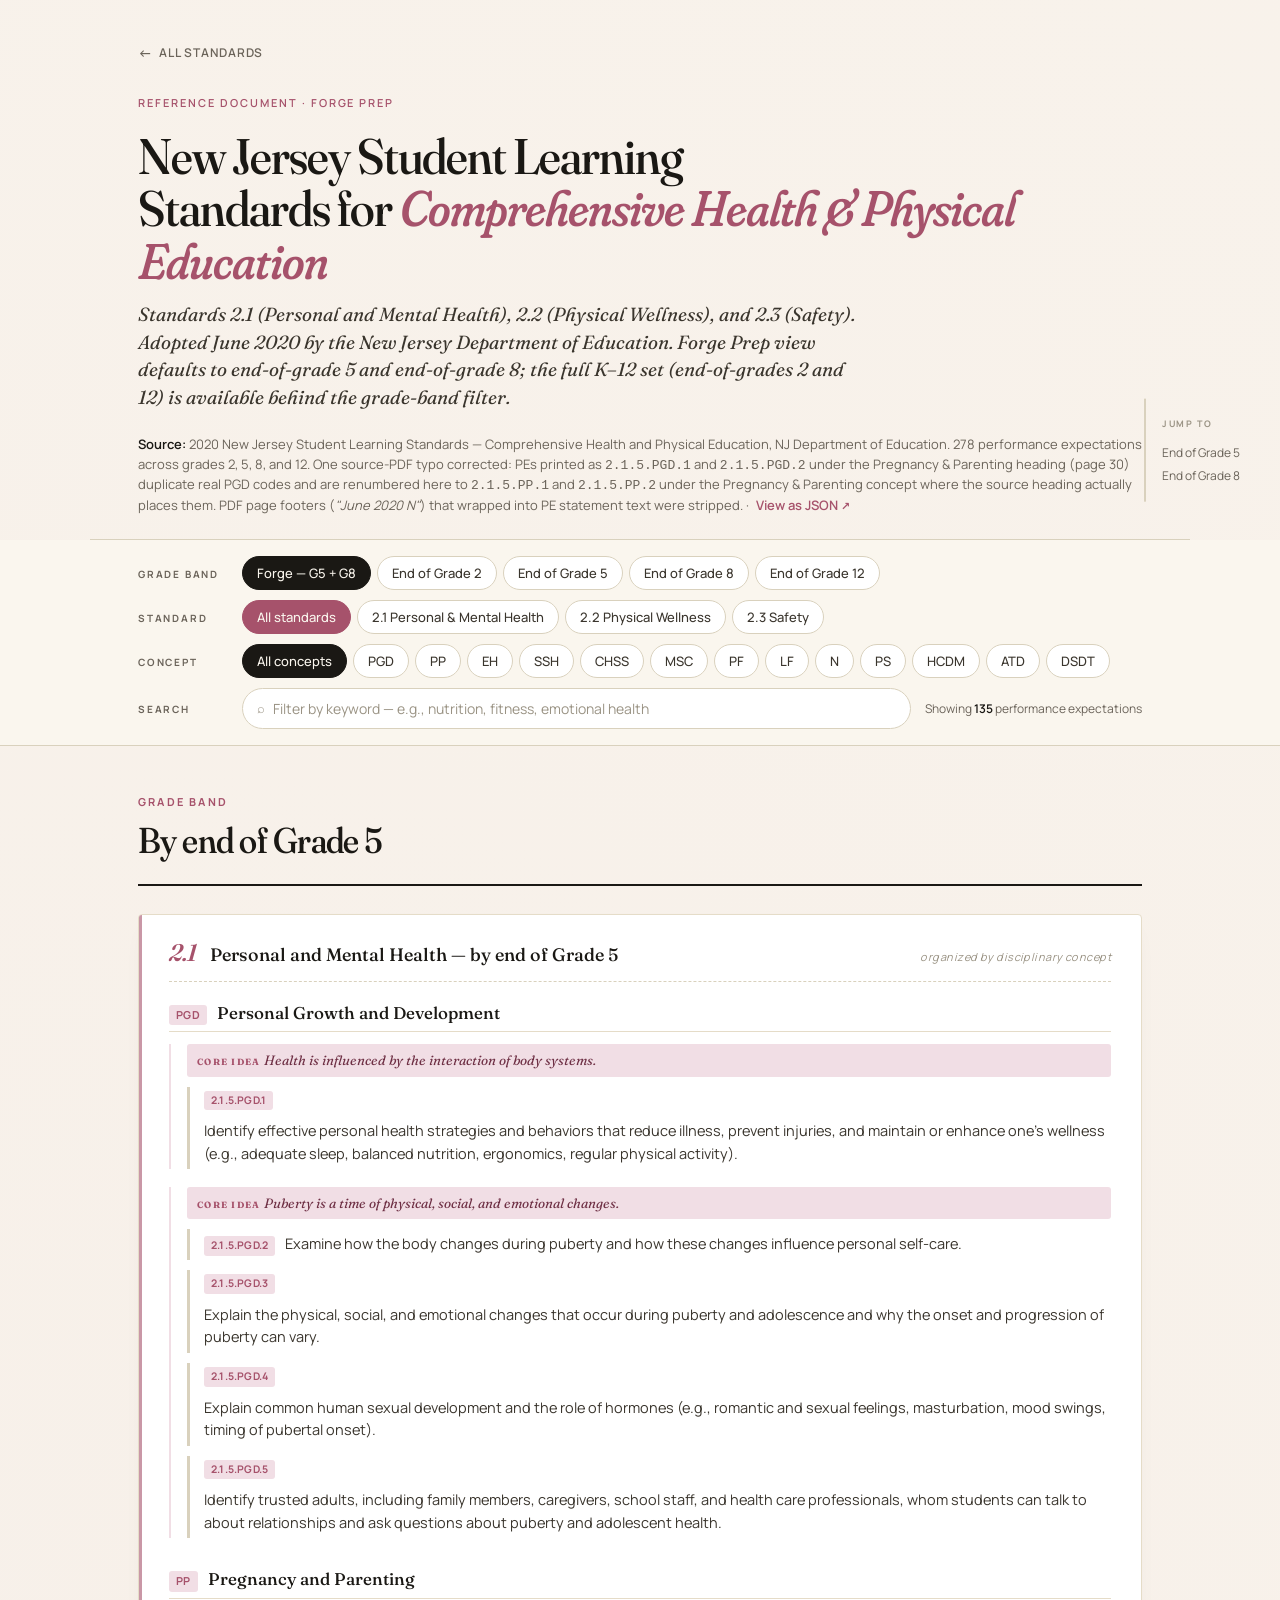
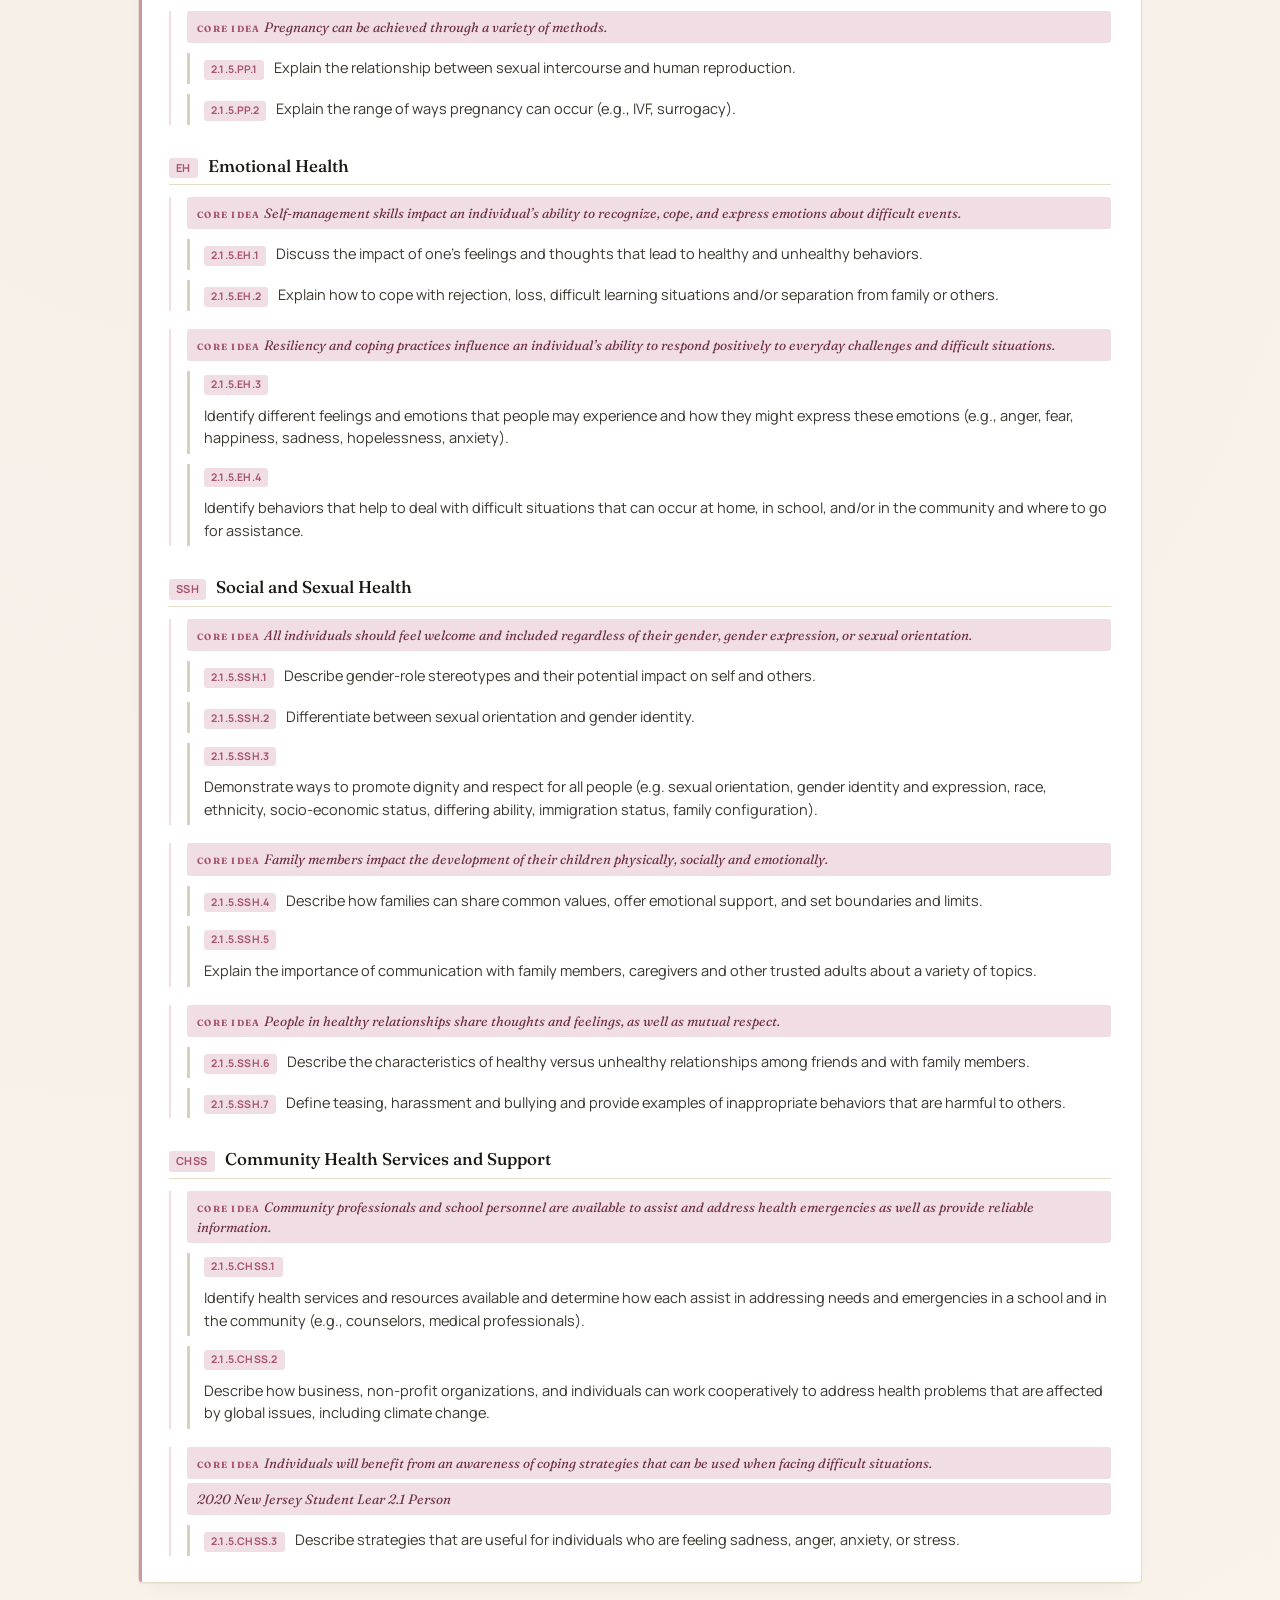
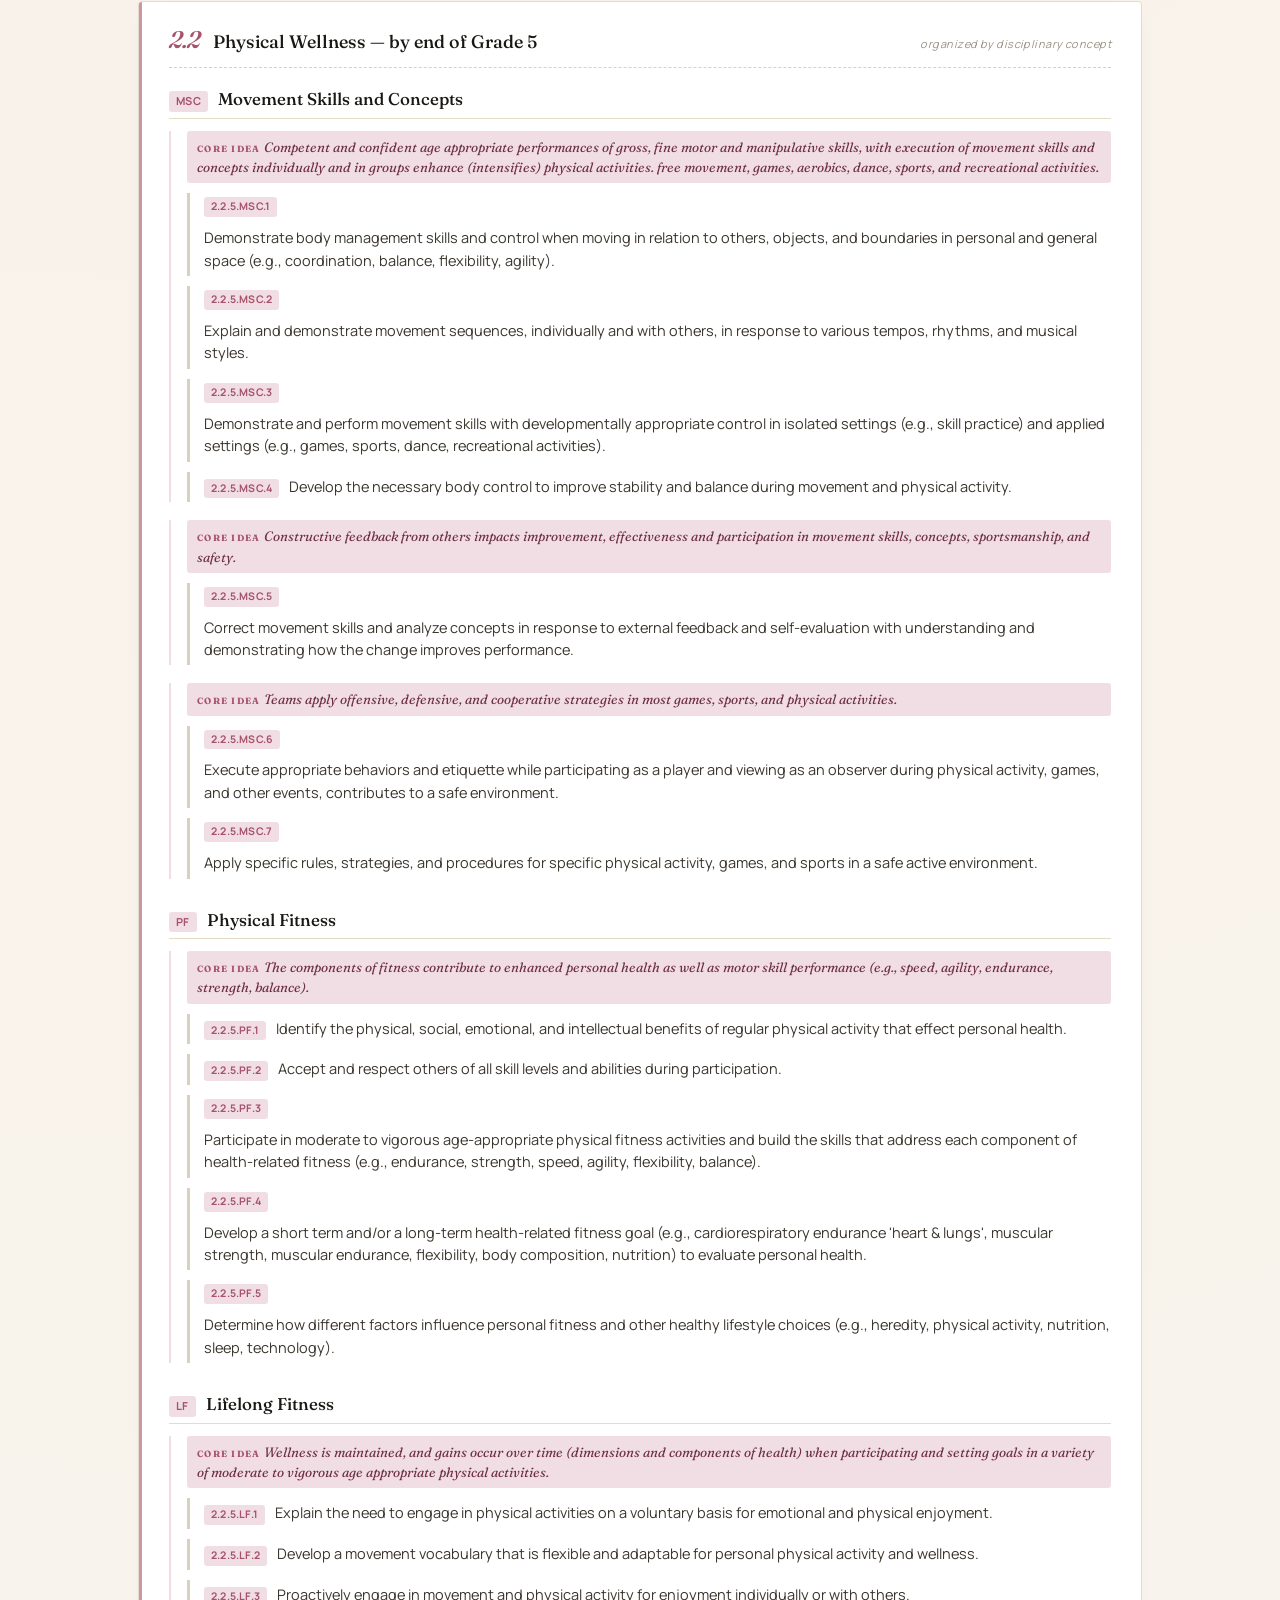
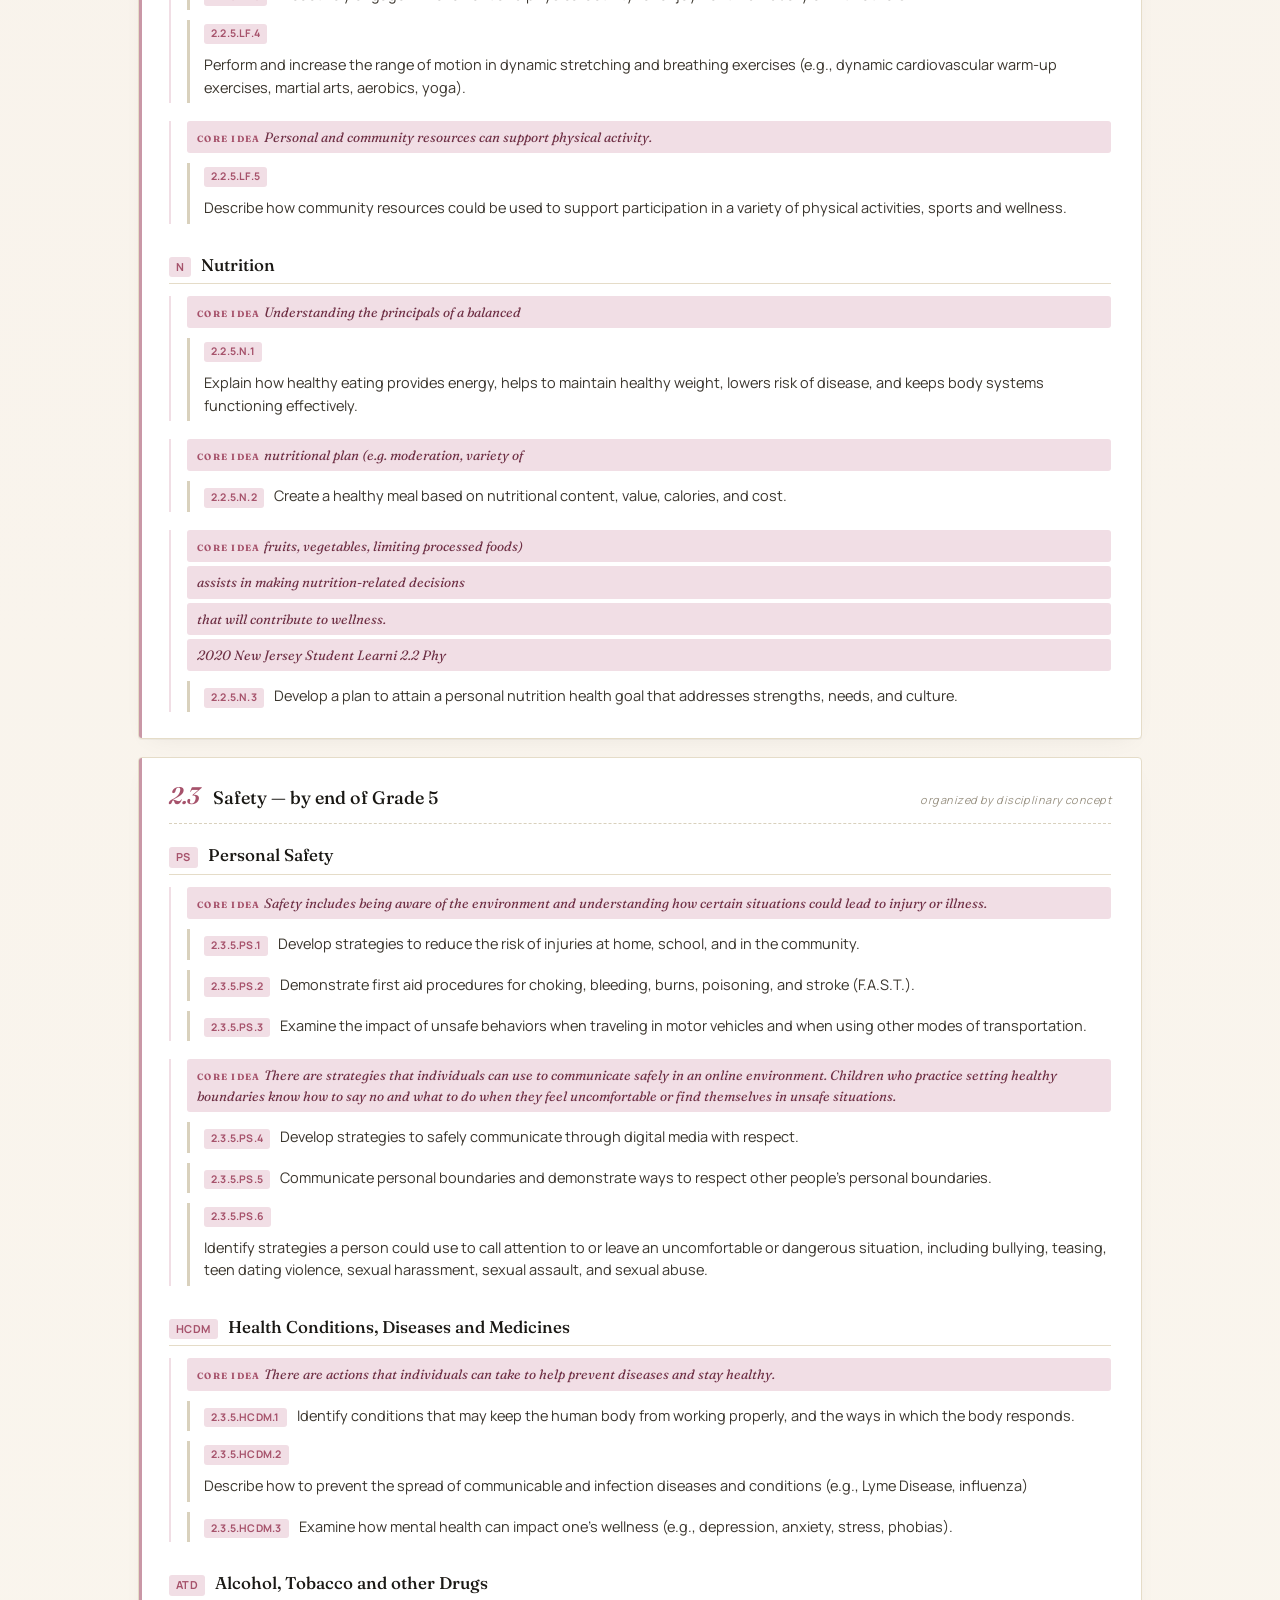
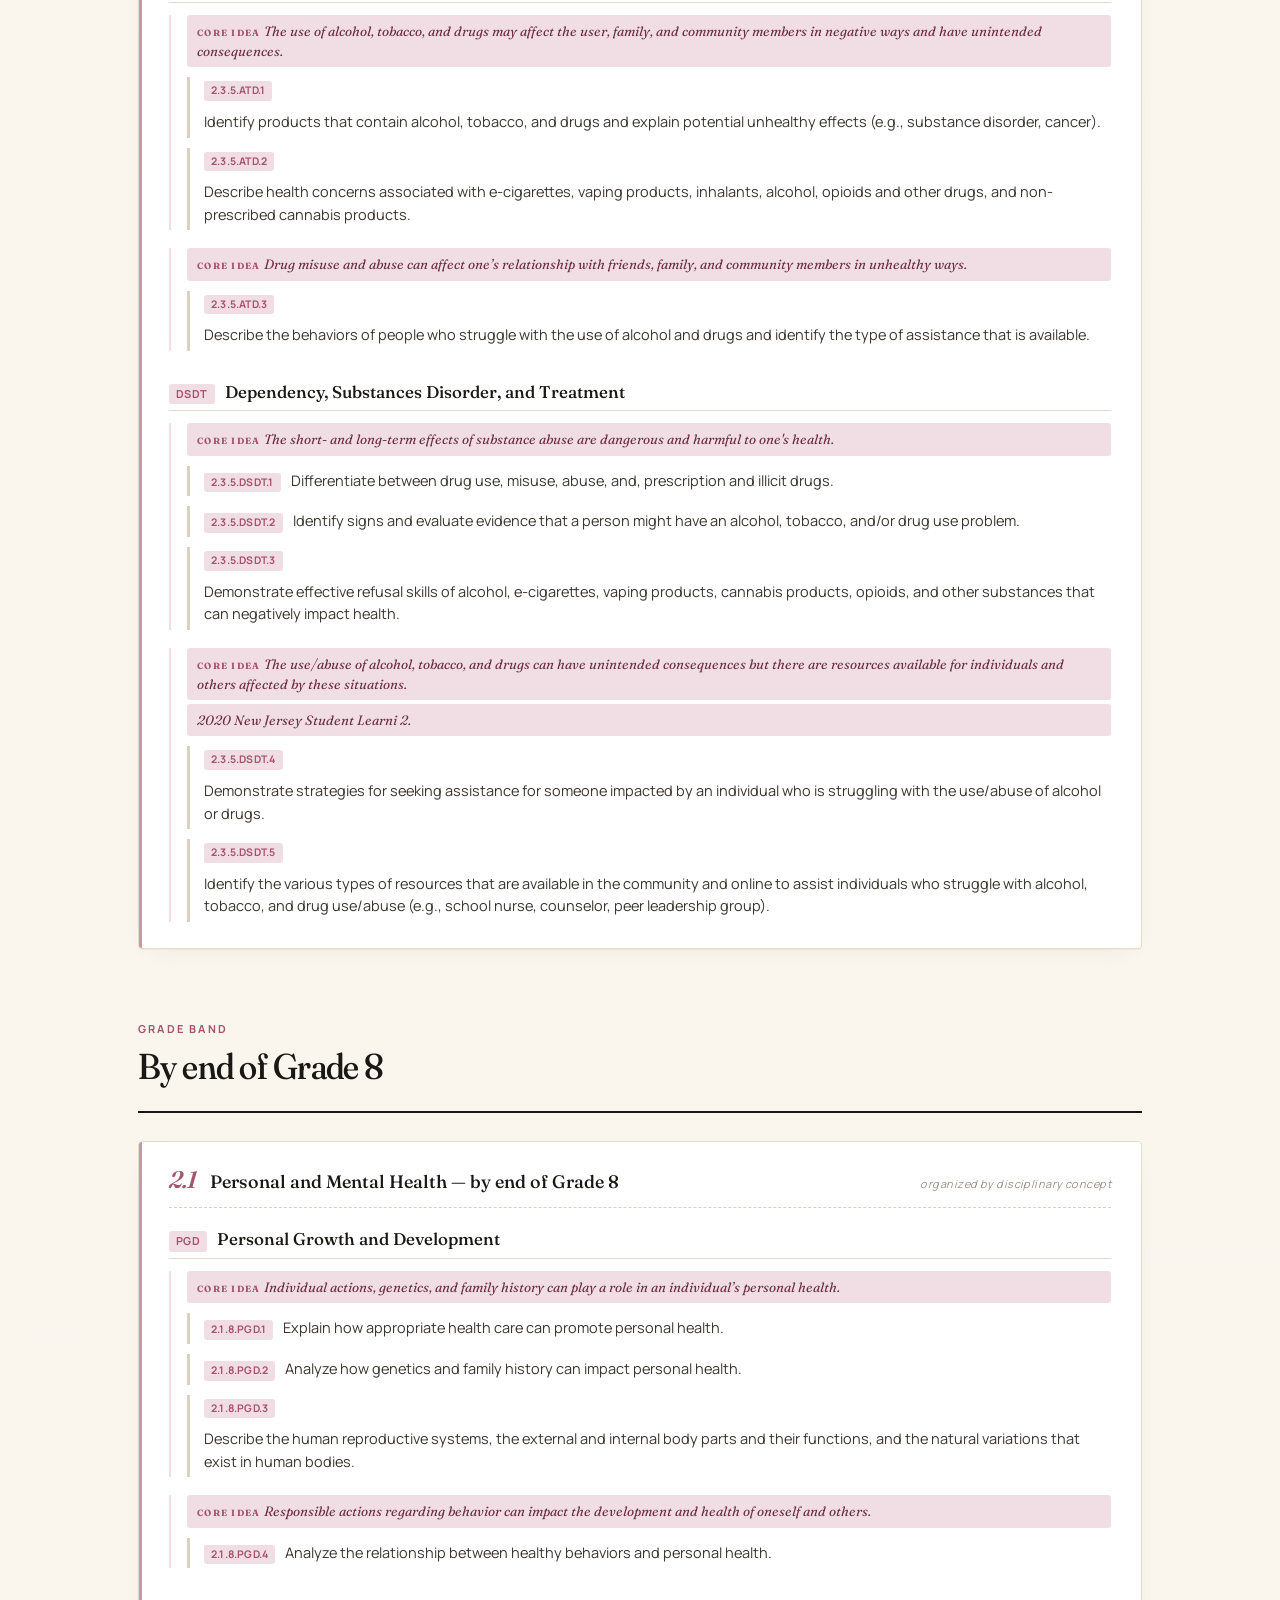
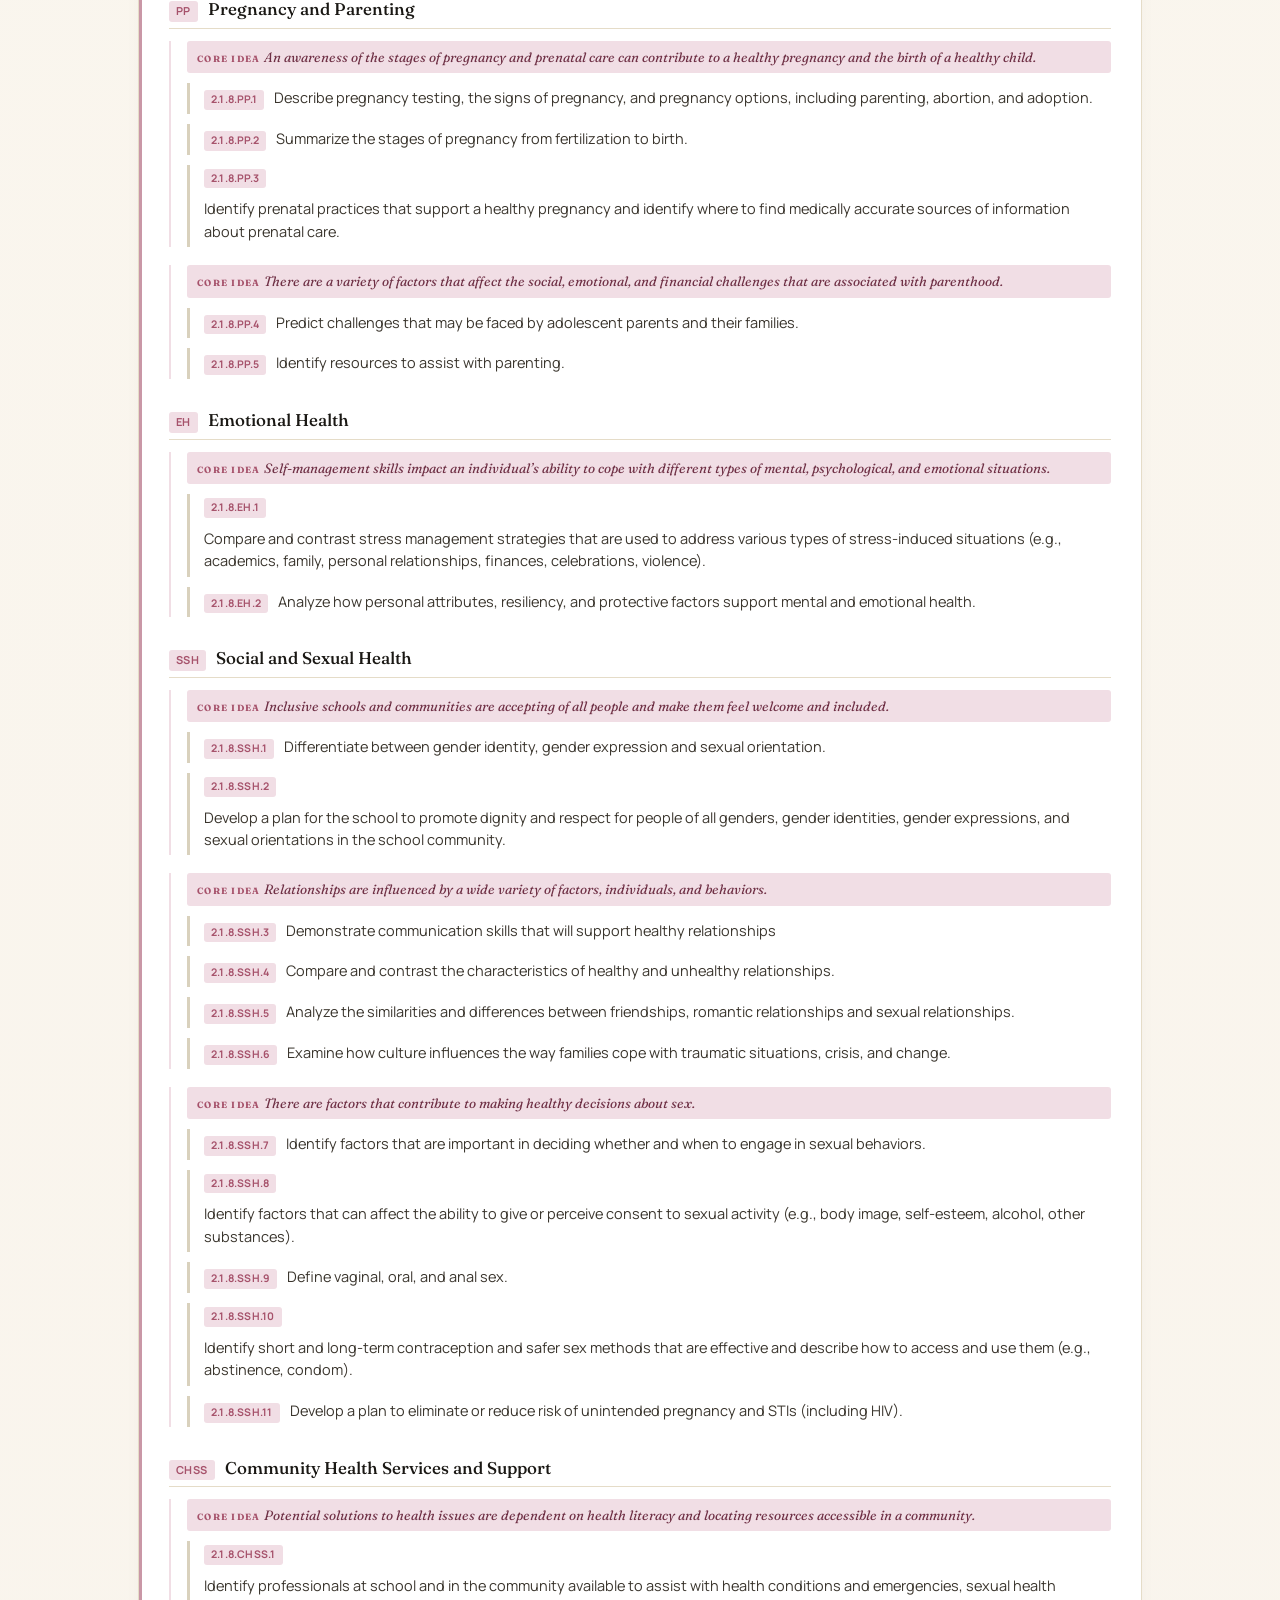
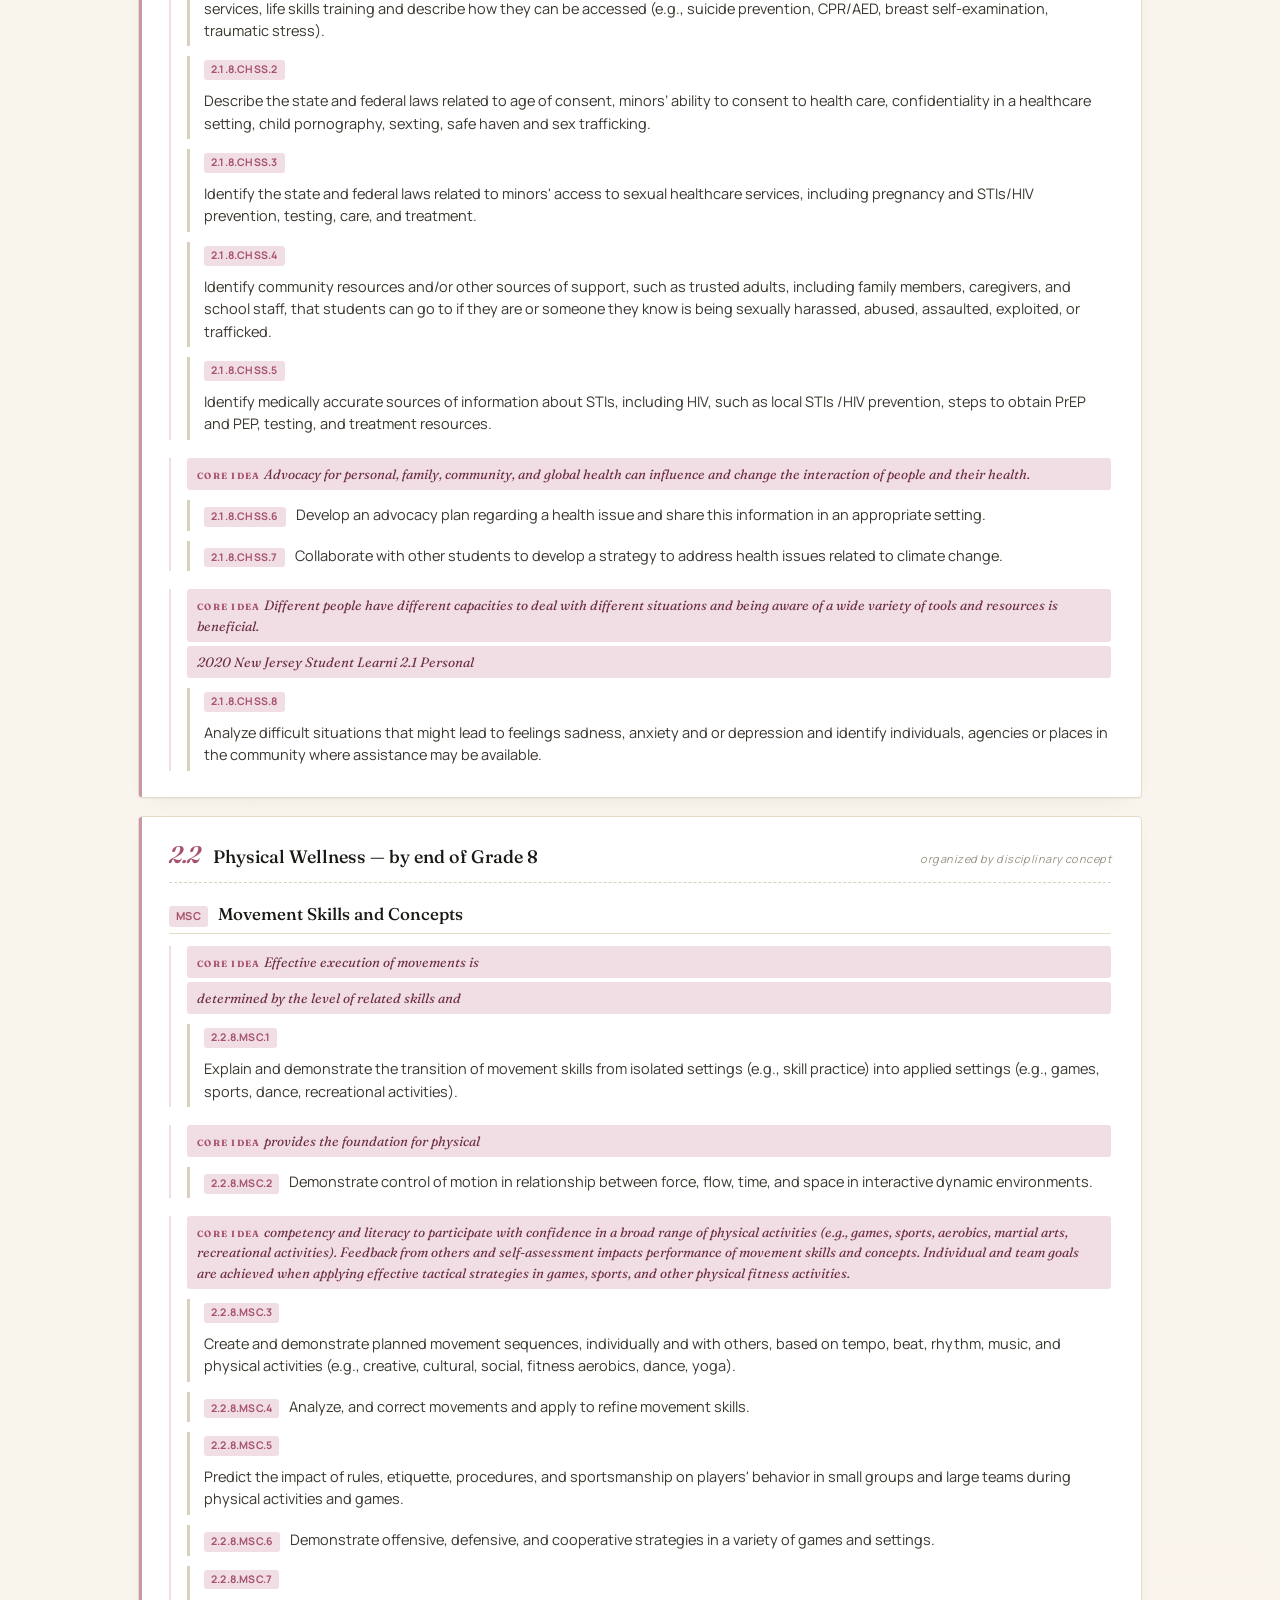
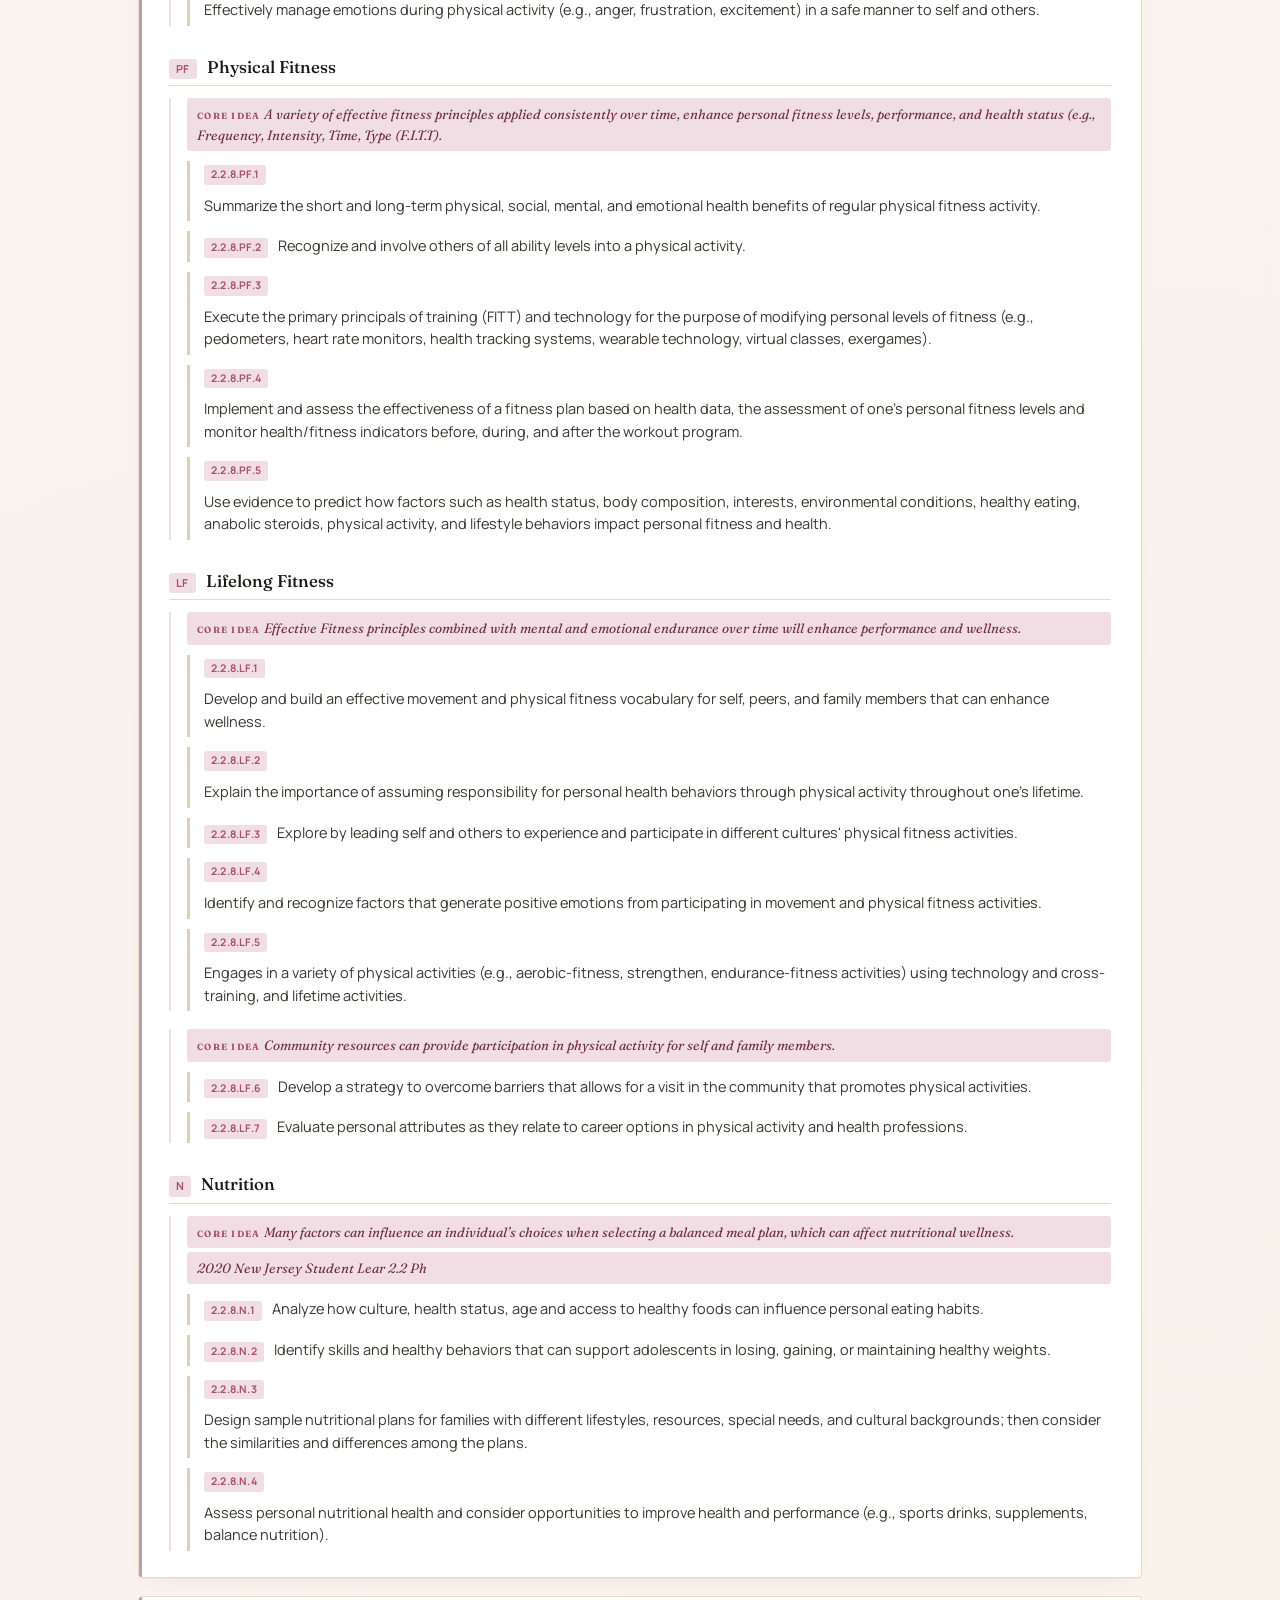
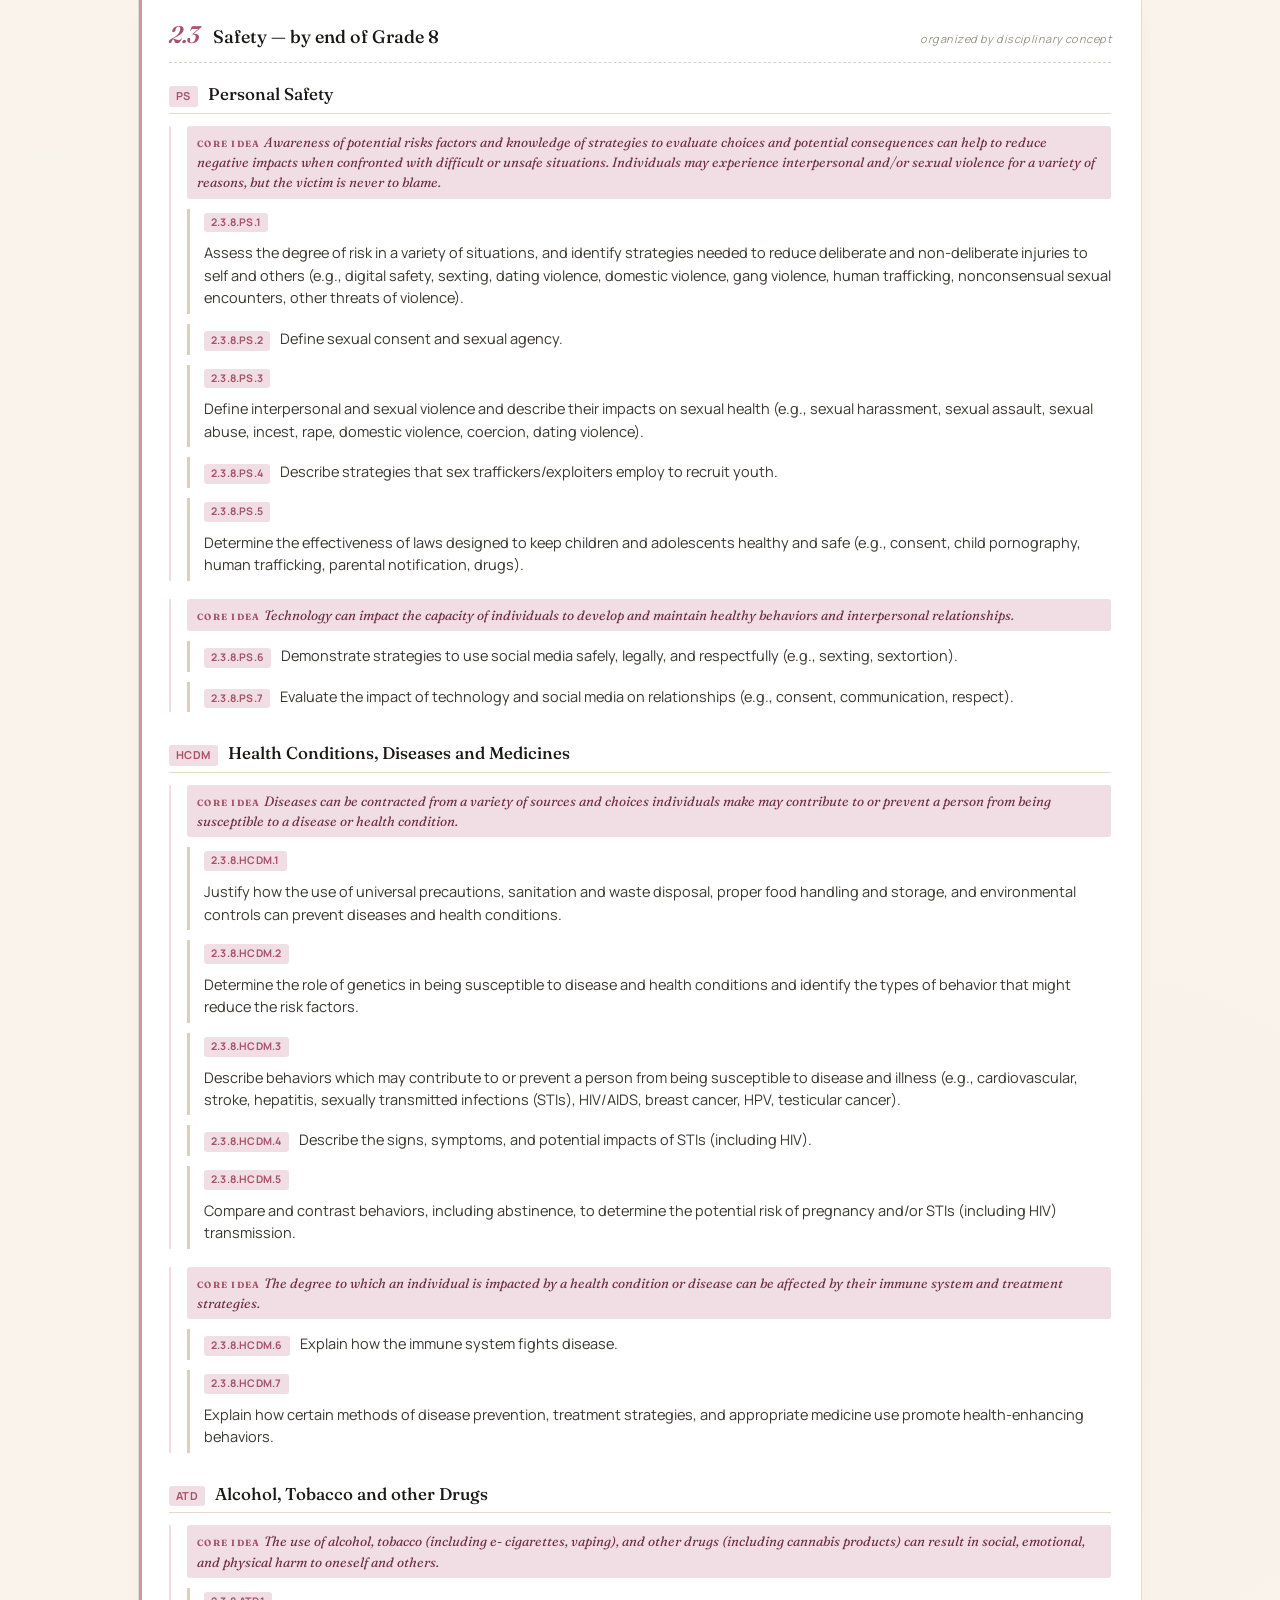
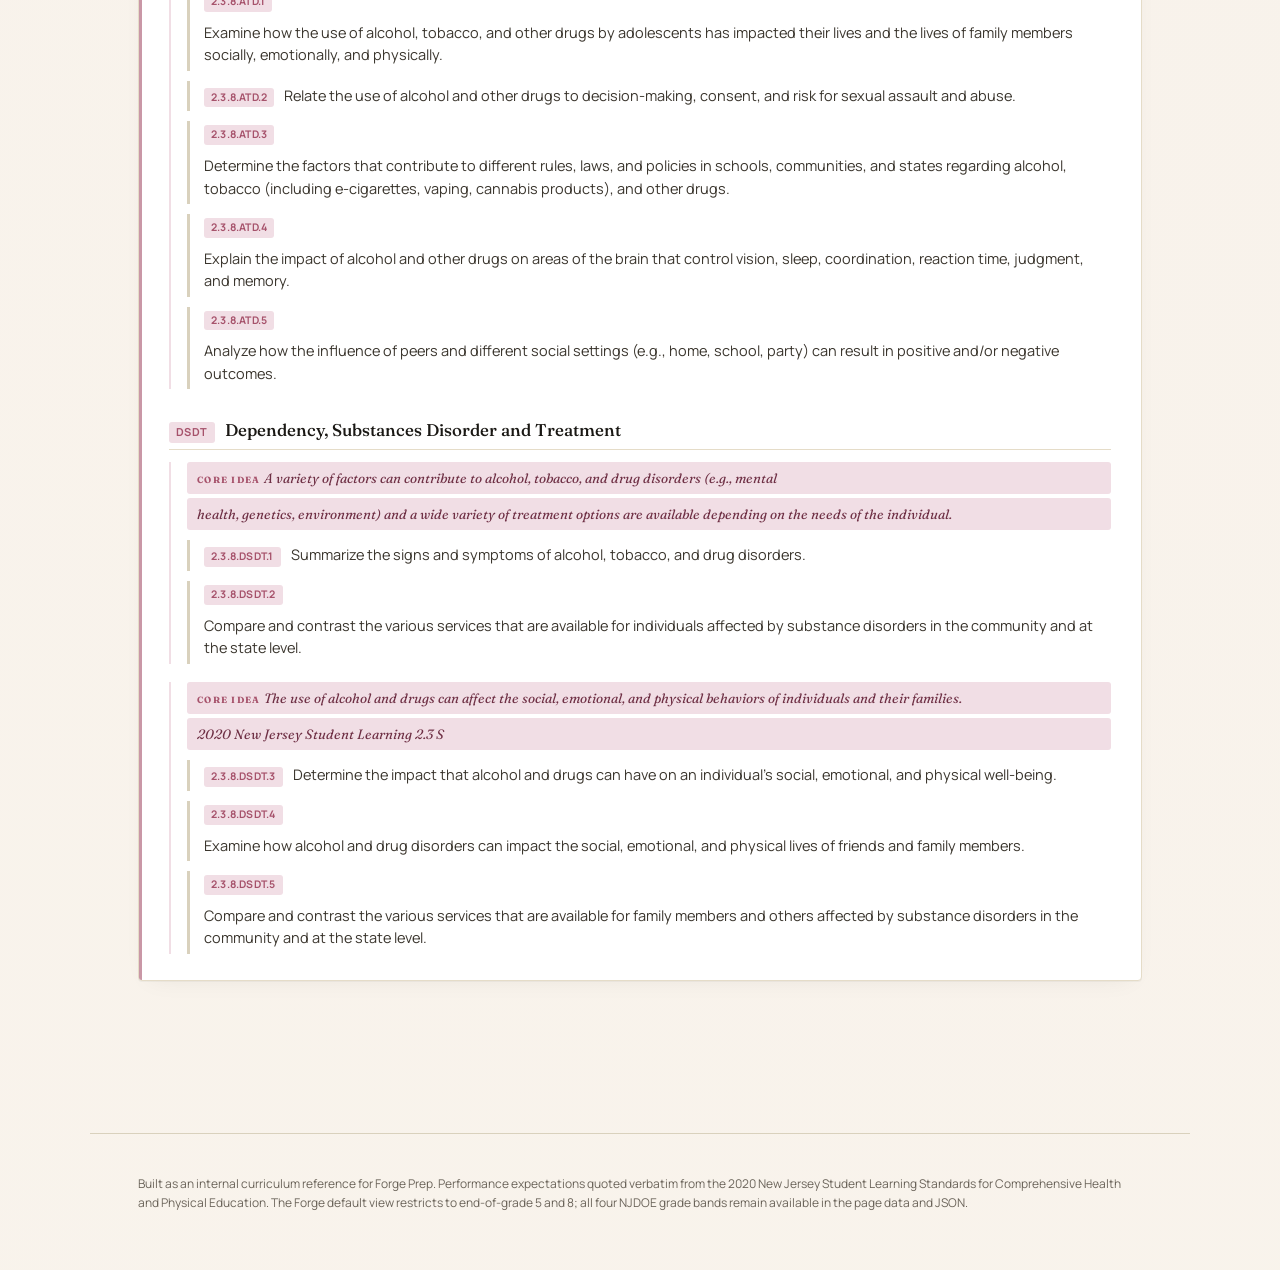
==== commit da27449e: "Subject pages: add "View as JSON" CTA in source-line Each of the 7 subject pages (ela / math / scien" ====
--- a/chpe.html
+++ b/chpe.html
@@ -74,6 +74,20 @@
 }
 .source-line { margin-top: 24px; font-size: 13px; color: var(--muted); }
 .source-line strong { color: var(--ink); font-weight: 600; }
+.source-line .json-link {
+  color: var(--accent);
+  text-decoration: none;
+  font-weight: 600;
+  border-bottom: 1px solid transparent;
+  transition: border-color 160ms ease;
+  white-space: nowrap;
+  margin-left: 4px;
+}
+.source-line .json-link:hover { border-bottom-color: var(--accent); }
+.source-line .json-link .arrow {
+  display: inline-block; margin-left: 3px; font-size: 11px;
+}
+
 
 .filter-bar {
   position: sticky; top: 0; z-index: 50;
@@ -309,7 +323,7 @@
   <div class="eyebrow">Reference Document · Forge Prep</div>
   <h1 class="title">New Jersey Student Learning<br>Standards for <em>Comprehensive Health &amp; Physical Education</em></h1>
   <p class="subtitle">Standards 2.1 (Personal and Mental Health), 2.2 (Physical Wellness), and 2.3 (Safety). Adopted June 2020 by the New Jersey Department of Education. Forge Prep view defaults to end-of-grade 5 and end-of-grade 8; the full K–12 set (end-of-grades 2 and 12) is available behind the grade-band filter.</p>
-  <div class="source-line"><strong>Source:</strong> 2020 New Jersey Student Learning Standards — Comprehensive Health and Physical Education, NJ Department of Education. 278 performance expectations across grades 2, 5, 8, and 12. One source-PDF typo corrected: PEs printed as <code>2.1.5.PGD.1</code> and <code>2.1.5.PGD.2</code> under the Pregnancy &amp; Parenting heading (page 30) duplicate real PGD codes and are renumbered here to <code>2.1.5.PP.1</code> and <code>2.1.5.PP.2</code> under the Pregnancy &amp; Parenting concept where the source heading actually places them. PDF page footers (<em>"June 2020 N"</em>) that wrapped into PE statement text were stripped.</div>
+  <div class="source-line"><strong>Source:</strong> 2020 New Jersey Student Learning Standards — Comprehensive Health and Physical Education, NJ Department of Education. 278 performance expectations across grades 2, 5, 8, and 12. One source-PDF typo corrected: PEs printed as <code>2.1.5.PGD.1</code> and <code>2.1.5.PGD.2</code> under the Pregnancy &amp; Parenting heading (page 30) duplicate real PGD codes and are renumbered here to <code>2.1.5.PP.1</code> and <code>2.1.5.PP.2</code> under the Pregnancy &amp; Parenting concept where the source heading actually places them. PDF page footers (<em>"June 2020 N"</em>) that wrapped into PE statement text were stripped. &middot; <a class="json-link" href="data/chpe.json" target="_blank" rel="noopener">View as JSON<span class="arrow">&#x2197;</span></a></div>
 </header>
 
 <nav class="filter-bar">
